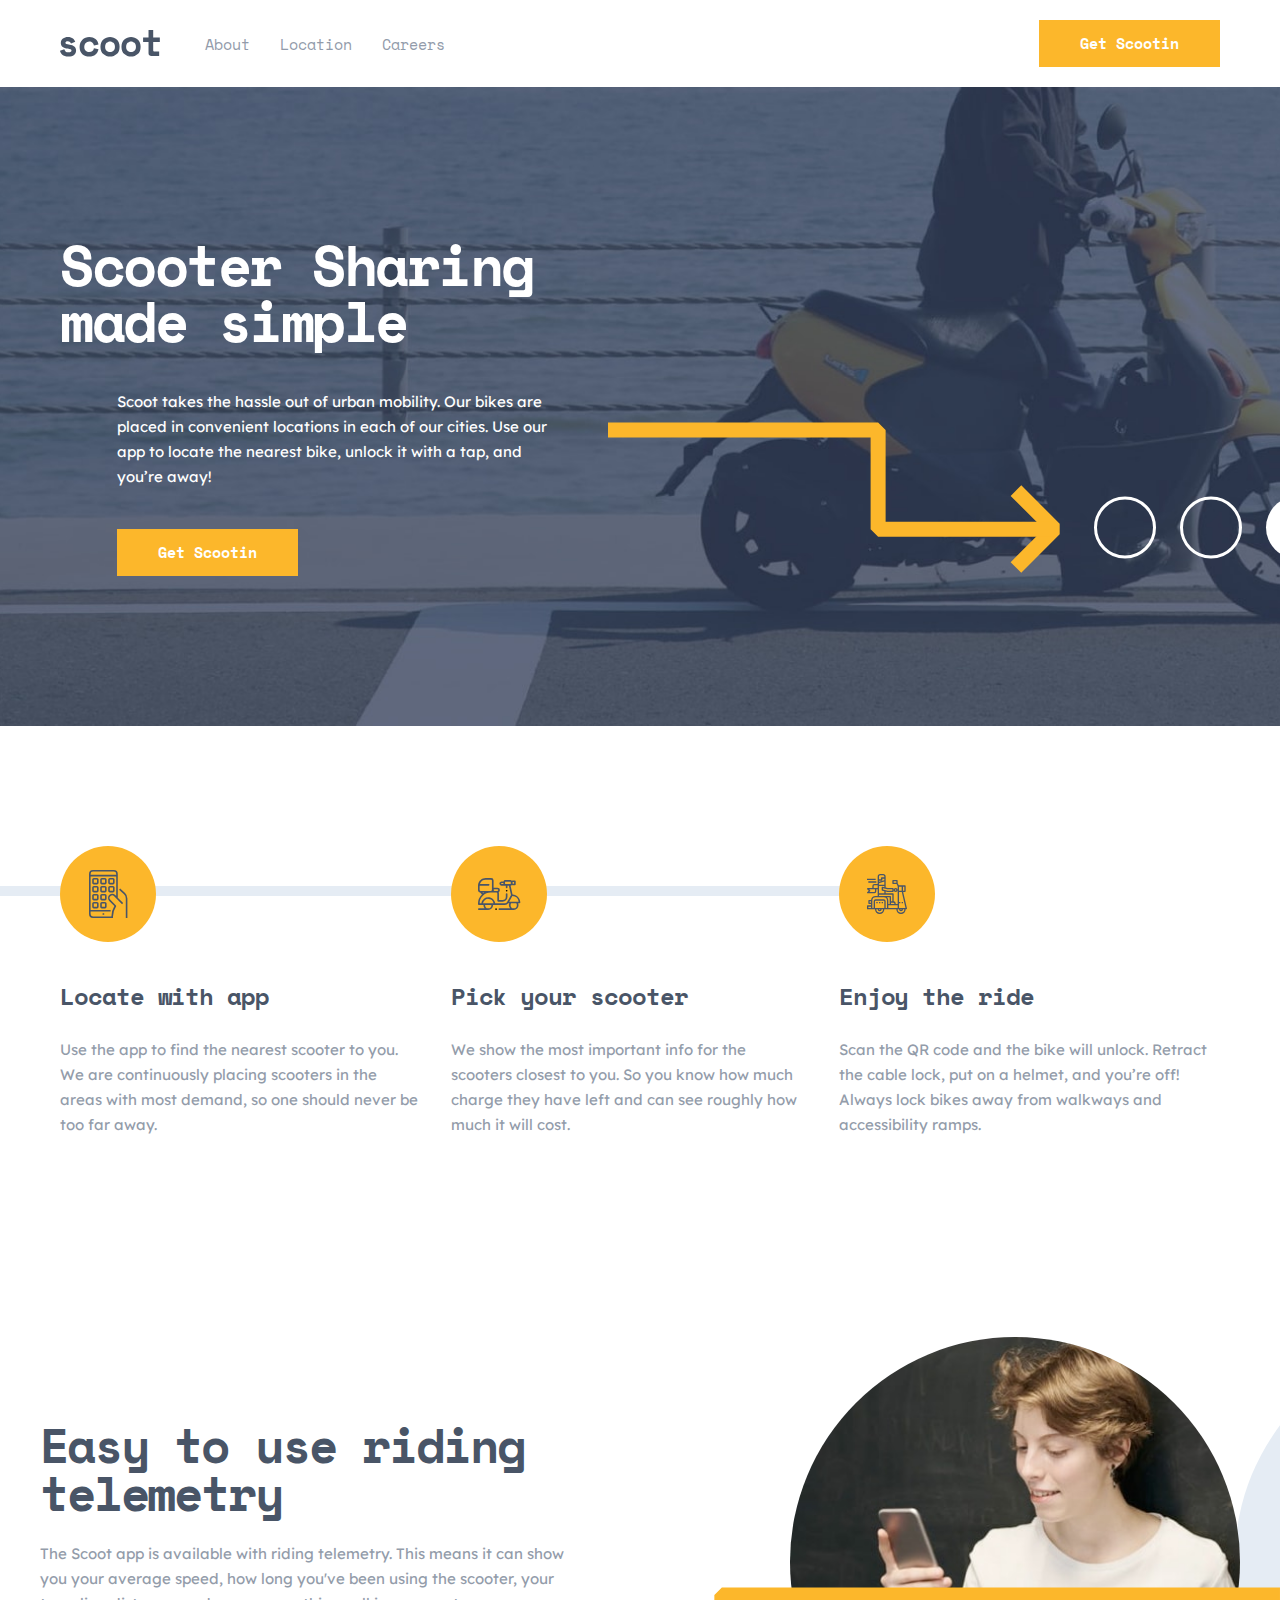
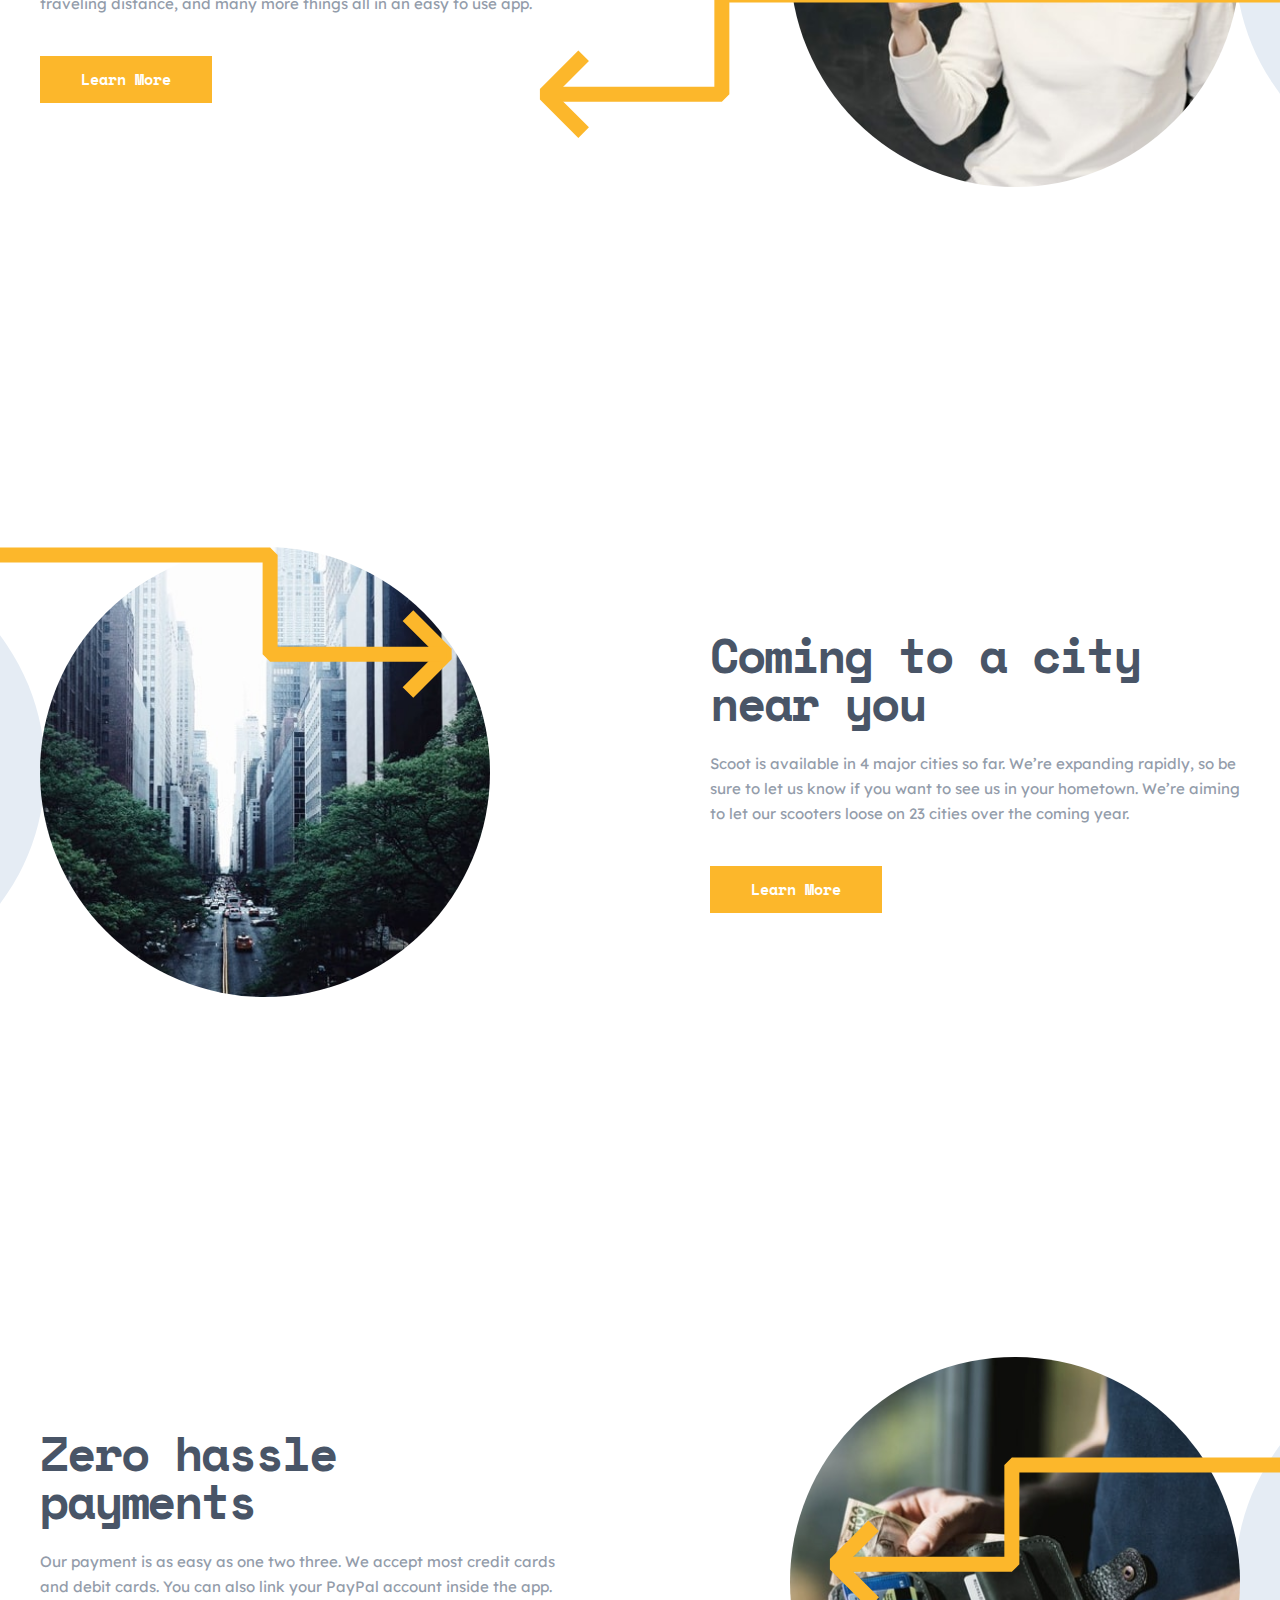
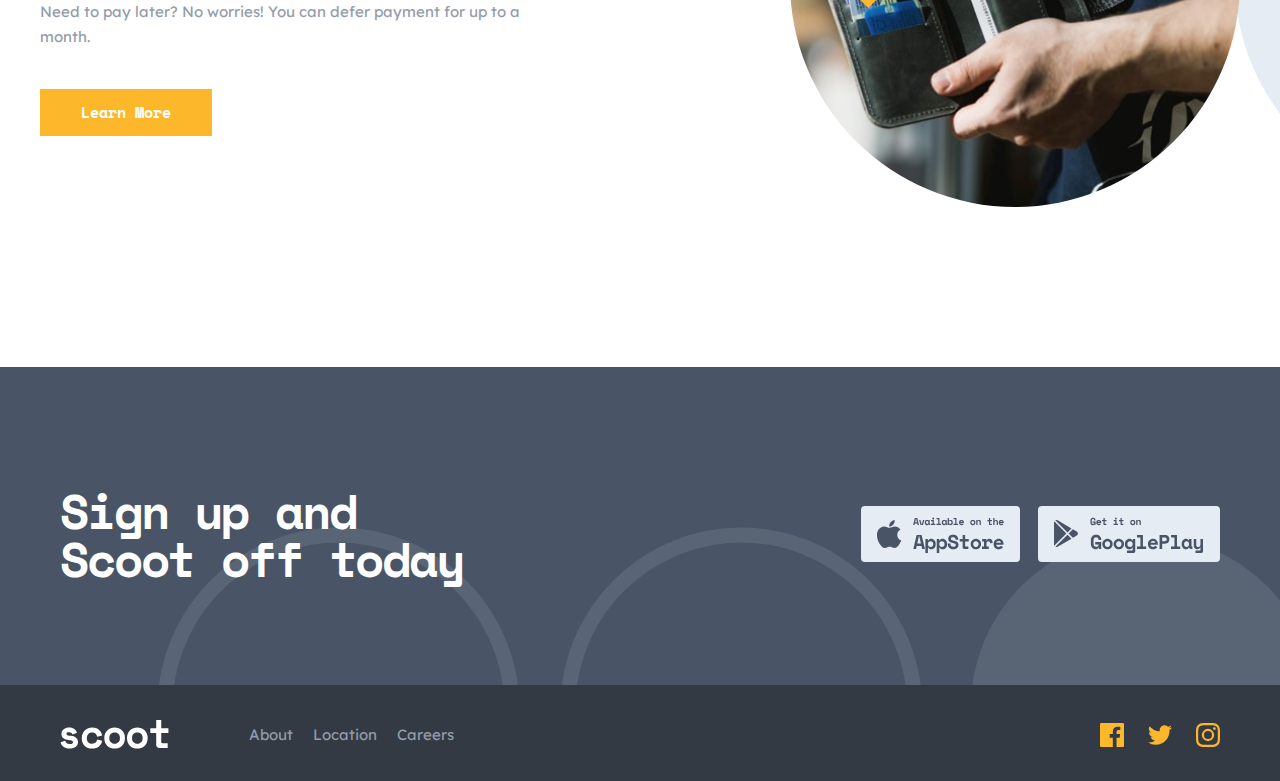
==== index.html @ ac698425 "add title" ====
<!DOCTYPE html>
<html lang="en">
  <head>
    <meta charset="UTF-8" />
    <meta name="viewport" content="width=device-width, initial-scale=1.0" />
    <link rel="stylesheet" href="./css/style.css" />
    <script src="./js/script.js" defer></script>
    <title>Scoot</title>
  </head>
  <body>
    <!-- NAVIGATION -->
    <nav class="nav container">
      <button type="button" class="nav__hamburger">
        <span class="sr-only">Toggle navigation menu</span>
      </button>
      <a href="index.html" class="logo nav__logo">
        <span class="sr-only">Scoot</span>
      </a>
      <div class="nav__links--mobile">
        <ul>
          <li><a href="about.html" class="link">About</a></li>
          <li><a href="locations.html" class="link">Location</a></li>
          <li><a href="careers.html" class="link">Careers</a></li>
        </ul>
        <a class="btn nav__btn--mobile" href="#download">Get Scootin</a>
      </div>
      <ul class="nav__links links">
        <li><a href="about.html" class="link">About</a></li>
        <li><a href="locations.html" class="link">Location</a></li>
        <li><a href="careers.html" class="link">Careers</a></li>
      </ul>
      <a class="btn nav__btn" href="#download">Get Scootin</a>
    </nav>
    <!-- SCOOTER SHARING MADE SIMPLE SECTION -->
    <main id="main">
      <section class="hero">
        <div class="container">
          <div class="header--home__content">
            <h1>Scooter Sharing made simple</h1>
            <p>
              Scoot takes the hassle out of urban mobility. Our bikes are placed
              in convenient locations in each of our cities. Use our app to
              locate the nearest bike, unlock it with a tap, and you’re away!
            </p>
            <a href="" class="btn header--home__btn">Get Scootin</a>
          </div>
        </div>
      </section>

      <!-- STEPS SECTION -->
      <section class="steps">
        <div class="container">
          <article class="step__card">
            <img
              src="./assets/icons/locate.svg"
              alt="App icon"
              class="step__img" />
            <div class="step__content">
              <h4>Locate with app</h4>
              <p>
                Use the app to find the nearest scooter to you. We are
                continuously placing scooters in the areas with most demand, so
                one should never be too far away.
              </p>
            </div>
          </article>
          <article class="step__card">
            <img
              src="./assets/icons/scooter.svg"
              alt="Scooter icon"
              class="step__img" />
            <div class="step__content">
              <h4>Pick your scooter</h4>
              <p>
                We show the most important info for the scooters closest to you.
                So you know how much charge they have left and can see roughly
                how much it will cost.
              </p>
            </div>
          </article>
          <article class="step__card">
            <img
              src="./assets/icons/ride.svg"
              alt="Riding scooter icon"
              class="step__img" />
            <div class="step__content">
              <h4>Enjoy the ride</h4>
              <p>
                Scan the QR code and the bike will unlock. Retract the cable
                lock, put on a helmet, and you’re off! Always lock bikes away
                from walkways and accessibility ramps.
              </p>
            </div>
          </article>
        </div>
      </section>

      <!-- EASY TO USE RIDING TELEMETRY BLOCK -->
      <div class="position-container">
        <section class="info arrow-pos-1 reverse container">
          <img
            src="./assets/images/telemetry.jpg"
            alt="Person looking at their phone" />
          <div class="info__content">
            <h2>Easy to use riding telemetry</h2>
            <p>
              The Scoot app is available with riding telemetry. This means it
              can show you your average speed, how long you've been using the
              scooter, your traveling distance, and many more things all in an
              easy to use app.
            </p>
            <a href="./about.html" class="btn">Learn More</a>
          </div>
        </section>
      </div>

      <!-- COMING TO CITY BLOCK -->
      <div class="position-container">
        <section class="info .info-2 arrow-pos-2 container">
          <img src="./assets/images/near-you.jpg" alt="City buildings" />
          <div class="info__content">
            <h2>Coming to a city near you</h2>
            <p>
              Scoot is available in 4 major cities so far. We’re expanding
              rapidly, so be sure to let us know if you want to see us in your
              hometown. We’re aiming to let our scooters loose on 23 cities over
              the coming year.
            </p>
            <a href="./locations.html" class="btn">Learn More</a>
          </div>
        </section>
      </div>

      <!-- ZERO HASSLE PAYMENTS BLOCK -->
      <div class="position-container">
        <section class="info arrow-pos-3 reverse container">
          <img
            src="./assets/images/payments.jpg"
            alt="Person holding their wallet taking out cash" />
          <div class="info__content">
            <h2>Zero hassle payments</h2>
            <p>
              Our payment is as easy as one two three. We accept most credit
              cards and debit cards. You can also link your PayPal account
              inside the app. Need to pay later? No worries! You can defer
              payment for up to a month.
            </p>
            <a href="./careers.html" class="btn">Learn More</a>
          </div>
        </section>
      </div>

      <!-- AVANT FOOTER -->
      <section class="cta">
        <div class="container">
          <div class="cta__title">
            <h2>Sign up and Scoot off today</h2>
          </div>
          <div class="cta__buttons">
            <a href="#"
              ><img src="./assets/icons/Apple.svg" alt="App Store"
            /></a>
            <a href="#"
              ><img src="./assets/icons/GooglePlay.svg" alt="Google Play Store"
            /></a>
          </div>
        </div>
      </section>
    </main>

    <!-- FOOTER -->
    <footer class="footer">
      <div class="container">
        <div class="footer__links">
          <img src="./assets/scoot.svg" alt="scoot" />
          <ul class="footer__list">
            <li><a href="./about.html">About</a></li>
            <li><a href="./locations.html">Location</a></li>
            <li><a href="./careers.html">Careers</a></li>
          </ul>
          <div class="social__icons">
            <img src="./assets/icons/facebook.svg" alt="facebook" />
            <img src="./assets/icons/twitter.svg" alt="twitter" />
            <img src="./assets/icons/instagram.svg" alt="instagram" />
          </div>
        </div>
      </div>
    </footer>
  </body>
</html>
---- css/style.css ----
@import url("https://fonts.googleapis.com/css2?family=Lexend+Deca:wght@200;300;400&family=Space+Mono:wght@400;700&display=swap");
* {
  margin: 0;
  padding: 0;
  box-sizing: border-box;
}

html {
  font-size: 62.5%;
  overflow-x: hidden;
}

body {
  font-family: "Lexend Deca", sans-serif;
  overflow-x: hidden;
}
body h1,
body h2,
body h3,
body h4 {
  font-family: "Space Mono", monospace;
  color: #495567;
}
body h1 {
  font-size: 5.6rem;
  line-height: 5.6rem;
  letter-spacing: -2.5px;
}
body h2 {
  font-size: 4.8rem;
  font-weight: 700;
  line-height: 4.8rem;
  letter-spacing: -2.14px;
}
body h3 {
  font-size: 4rem;
  line-height: 4.8rem;
  letter-spacing: -1.79px;
}
body h4 {
  font-size: 2.4rem;
  line-height: 2.8rem;
  letter-spacing: -1.07px;
}
body p {
  font-size: 1.5rem;
  font-weight: 400;
  line-height: 2.5rem;
  color: #939caa;
}
body ul {
  list-style: none;
}
body a {
  text-decoration: none;
  color: #939caa;
}
body section {
  padding-top: 12rem;
}
body img {
  max-width: 100%;
}

.container {
  max-width: 120rem;
  margin: 0 auto;
  padding-inline: 2rem;
}

/* ----------------------- */
/* Navmenu */
/* ----------------------- */
.modal {
  background: linear-gradient(rgba(0, 0, 0, 0.85), rgba(0, 0, 0, 0.75));
  opacity: 0;
  transition: 0.2s ease-in;
}

.modal--active {
  position: fixed;
  inset: 0;
  opacity: 1;
  z-index: 1;
}

.nav {
  display: flex;
  flex-direction: row;
  justify-content: space-between;
  align-items: center;
  background: #fff;
  padding-block: 2rem;
  z-index: 1;
  position: relative;
}

.nav__logo {
  background: url("../assets/logo.svg") no-repeat center/contain;
  display: inline-block;
  width: 7.5rem;
  height: 2rem;
  margin: 0 auto;
}

.nav__links--mobile {
  display: flex;
  flex-direction: column;
  justify-content: space-between;
  align-items: flex-start;
  background-color: var(--dark-navy);
  text-align: left;
  position: absolute;
  top: 6rem;
  left: -100%;
  width: 25.6rem;
  visibility: hidden;
  opacity: 0;
  height: calc(100vh - 6.4rem);
  padding: 4rem 1.5rem 1.5rem;
  transition: left 0.2s ease-out, opacity 0.2s ease-out;
}

.nav__links--mobile .link {
  color: #fff;
}

.nav__links--mobile .link:hover {
  color: var(--yellow);
}

.nav__links--active {
  visibility: visible;
  opacity: 1;
  left: 0;
}

.nav__hamburger {
  background: url("../assets/icons/hamburger.svg") no-repeat center/cover;
  width: 2rem;
  height: 1.6rem;
  display: inline-block;
  border: none;
  cursor: pointer;
}

.nav__hamburger:focus {
  outline: 3px dashed var(--yellow);
}

.nav__hamburger--active {
  background: url("../assets/icons/close.svg") no-repeat center/cover;
}

.nav__links {
  display: none;
}

.nav__btn {
  display: none;
}

@media screen and (min-width: 768px) {
  .nav__hamburger {
    display: none;
  }
  .nav__logo {
    width: 10rem;
    height: 3rem;
    margin: 0;
  }
  .nav__links {
    display: flex;
    flex-direction: row;
    justify-content: space-between;
    align-items: center;
    margin-left: 4rem;
  }
  .nav__links li:not(:last-child) {
    margin-right: 2rem;
  }
  .nav__btn {
    display: inline-block;
    margin-left: auto;
  }
  .nav__links--mobile {
    display: none;
  }
}
.btn {
  display: inline-block;
  font-family: "Space Mono", sans-serif;
  font-size: 1.5rem;
  font-weight: 700;
  line-height: 2.5rem;
  text-align: center;
  background-color: #fcb72b;
  color: #fff;
  border: 1px solid transparent;
  padding: 1rem 4rem;
  text-decoration: none;
  transition: all 0.25s ease-in-out;
  cursor: pointer;
}
.btn:hover {
  border-color: #fcb72b;
  background-color: transparent;
  color: #fcb72b;
}

.btn-outline {
  background-color: transparent;
  border-color: #fcb72b;
  color: #fcb72b;
}
.btn-outline:hover {
  background-color: #fcb72b;
  color: #fff;
}

.link {
  color: #929baa;
  display: inline-block;
  font-family: "Space Mono", monospace;
  font-size: 1.5rem;
  padding: 0.5rem;
  transition: 0.2s ease-out;
}
.link:hover, .link:active, .link:focus {
  color: #fcb72c;
}

.sr-only {
  position: absolute;
  width: 1px;
  height: 1px;
  padding: 0;
  margin: -1px;
  overflow: hidden;
  clip: rect(0, 0, 0, 0);
  border: 0;
}

/* ----------------------- */
/* Hero */
/* ----------------------- */
.hero {
  background: url("../assets/images/home-hero-desktop.jpg") no-repeat center/cover;
  padding-block: 15rem;
  position: relative;
}
.hero::after {
  content: url("../assets/patterns/white-circles.svg");
  position: absolute;
  right: -4.8rem;
  bottom: 16.4rem;
}

.header--home__content {
  text-align: left;
  max-width: 50rem;
  margin-left: 0;
  position: relative;
}
.header--home__content::before {
  content: url("../assets/patterns/line.svg");
  position: absolute;
  right: 114%;
  bottom: 13.5rem;
}
.header--home__content::after {
  content: url("../assets/patterns/right-arrow.svg");
  position: absolute;
  right: -100%;
  bottom: 0;
}
.header--home__content h1 {
  color: #fff;
  margin-bottom: 4rem;
}
.header--home__content p {
  color: #fff;
  margin-left: 5.7rem;
  margin-bottom: 4rem;
}
.header--home__content .header--home__btn {
  margin-left: 5.7rem;
}

@media screen and (max-width: 1024px) {
  .hero {
    background: url("../assets/images/home-hero-tablet.jpg") no-repeat center/cover;
    padding-block: 15rem;
    position: relative;
  }
  .hero::after {
    right: -4.8rem;
    bottom: 4rem;
  }
  .header--home__content {
    text-align: center;
    max-width: 100%;
    width: 60rem;
    margin: auto;
  }
  .header--home__content::before {
    content: "";
  }
  .header--home__content::after {
    left: -225%;
    bottom: -12rem;
  }
  .header--home__content h1 {
    color: #fff;
    margin-bottom: 4rem;
  }
  .header--home__content p {
    color: #fff;
    margin-left: 5.7rem;
    margin-bottom: 4rem;
  }
  .header--home__content .header--home__btn {
    margin-left: 5.7rem;
  }
}
@media screen and (max-width: 768px) {
  .hero {
    background: url("../assets/images/home-hero-mobile.jpg") no-repeat center/cover;
    padding-block: 15rem;
    position: relative;
  }
  .hero::after {
    display: none;
  }
  .header--home__content {
    text-align: center;
    max-width: 100%;
    width: 60rem;
    margin: auto;
  }
  .header--home__content::before {
    content: "";
  }
  .header--home__content::after {
    left: -250%;
    bottom: -12rem;
  }
  .header--home__content h1 {
    font-size: 4rem;
    line-height: 4rem;
  }
  .header--home__content p {
    margin-left: 0;
  }
  .header--home__content .header--home__btn {
    margin-left: 0;
  }
}
/* ----------------------- */
/* Steps */
/* ----------------------- */
.steps .container {
  display: flex;
  justify-content: space-between;
  align-items: stretch;
  gap: 3rem;
}

.steps .step__card {
  display: flex;
  flex-direction: column;
  justify-content: space-between;
  align-items: start;
  max-width: 57.3rem;
  text-align: left;
  position: relative;
}

.steps .step__card::before {
  content: "";
  display: block;
  width: 100rem;
  background-color: #e5ecf4;
  position: absolute;
  top: 4rem;
  left: -95rem;
  height: 1rem;
  z-index: -1;
}

.steps .step__card h4 {
  margin: 4rem 0 2.7rem 0;
}

@media screen and (max-width: 1024px) {
  .steps .container {
    flex-direction: column;
    gap: 3rem;
  }
  .steps .step__card {
    display: flex;
    flex-direction: row;
    justify-content: space-between;
    gap: 6rem;
    max-width: 100%;
    align-items: center;
    text-align: left;
    position: relative;
  }
  .steps .step__card::before {
    content: "";
    width: 1.4rem;
    height: 22rem;
    background-color: #e5ecf4;
    top: -14rem;
    left: 4rem;
    z-index: -1;
  }
  .steps .step__card h4 {
    margin: 4rem 0 2.7rem 0;
  }
}
@media screen and (max-width: 768px) {
  .steps .step__card {
    flex-direction: column;
    text-align: center;
    gap: 1rem;
  }
  .steps .step__card::before {
    content: "";
    display: none;
  }
}
/* ----------------------- */
/* Info */
/* ----------------------- */
.info {
  display: flex;
  justify-content: space-between;
  align-items: center;
  text-align: left;
  gap: 22rem;
  padding: 20rem 0 16rem 0;
}

.position-container {
  position: relative;
}

.info::before {
  content: url("../assets/patterns/left-downward-arrow.svg");
  position: absolute;
}

.arrow-pos-2::before {
  content: url("../assets/patterns/right-arrow.svg");
  position: absolute;
  top: 20rem;
  left: 0;
}

.arrow-pos-2::after {
  content: url("../assets/patterns/circle.svg");
  position: absolute;
  left: -40rem;
}

.info::after {
  content: url("../assets/patterns/circle.svg");
  position: absolute;
  top: 20rem;
  z-index: -1;
  right: -40rem;
}

.arrow-pos-1::before {
  right: 0rem;
  top: 45rem;
}

.arrow-pos-3::before {
  right: -29rem;
  top: 30rem;
}

.info img {
  width: 100%;
  height: 45rem;
  border-radius: 50%;
}

.info__content p {
  margin: 2.4rem 0 4rem 0;
}

.reverse {
  flex-direction: row-reverse;
}

@media screen and (max-width: 1024px) {
  .info {
    flex-direction: column;
    justify-content: center;
    align-items: center;
    text-align: center;
    gap: 5rem;
  }
  .info img {
    width: 45rem;
  }
  .info__content {
    max-width: 50rem;
  }
}
@media screen and (max-width: 768px) {
  .info {
    overflow: hidden;
  }
  .info::after {
    display: none;
  }
  .info img {
    width: 30rem;
    height: 30rem;
  }
  .arrow-pos-1::before {
    right: -40rem;
    top: 37rem;
  }
  .info h2 {
    font-size: 3.2rem;
    line-height: 3.2rem;
  }
  .info__content p {
    margin: 2.4rem auto;
  }
  .info p {
    text-align: center;
    max-width: 30rem;
  }
  .arrow-pos-2::before {
    top: 20rem;
    left: -20rem;
  }
  .arrow-pos-3::before {
    right: -50rem;
    top: 20rem;
  }
}
/* ----------------------- */
/* CTA section */
/* ----------------------- */
.cta {
  background: url("../assets/patterns/semi-circles.svg") no-repeat;
  background-position: 130% 100%;
  background-color: #495567;
  padding-bottom: 10.2rem;
}

.cta .container {
  display: flex;
  justify-content: space-between;
  align-items: center;
}

.cta .cta__title {
  flex-basis: 45rem;
}

.cta__title h2 {
  color: #fff;
}

.cta .cta__buttons {
  display: flex;
  justify-content: space-between;
  align-items: center;
  gap: 1.8rem;
}

@media screen and (max-width: 1024px) {
  .cta {
    background-position: 90% 100%;
    padding-bottom: 10.2rem;
  }
  .cta .container {
    flex-direction: column;
  }
  .cta .cta__title {
    flex-basis: 10rem;
    width: 45rem;
    text-align: center;
    margin-bottom: 4rem;
  }
  .cta__title h2 {
    color: #fff;
  }
  .cta .cta__buttons {
    display: flex;
    justify-content: space-between;
    align-items: center;
    gap: 1.8rem;
  }
}
@media screen and (max-width: 768px) {
  .cta .cta__title {
    width: 30rem;
  }
  .cta .cta__title h2 {
    font-size: 3.2rem;
    line-height: 3.2rem;
  }
}
/* ----------------------- */
/* footer */
/* ----------------------- */
.footer {
  background-color: #333a44;
  padding: 6.4rem 0 8.8rem 0;
}

.footer__links {
  display: flex;
  flex-direction: column;
  justify-content: center;
  align-items: center;
  gap: 4rem;
}

.footer__list {
  text-align: center;
  margin-bottom: 8.5rem;
}

.footer__list li {
  margin-bottom: 1.6rem;
}

.footer__list li a {
  font-size: 1.5rem;
  transition: color 0.25s ease-out;
}

.footer__list li a:hover {
  color: #fcb72b;
}

.footer__links .social__icons {
  display: flex;
  justify-content: center;
  align-items: center;
  gap: 2.4rem;
}

.footer {
  padding: 3.5rem 0 3.2rem 0;
}

.footer__links {
  flex-direction: row;
  justify-content: flex-start;
}

.footer__list {
  display: flex;
  justify-content: space-between;
  align-items: center;
  gap: 2rem;
  text-align: left;
  margin-bottom: 0;
  margin-left: 4rem;
}

.footer__list li {
  margin-bottom: 0;
}

.social__icons {
  cursor: pointer;
  margin-left: auto;
}

@media screen and (max-width: 768px) {
  .footer__links {
    flex-direction: column;
    margin-top: 6.4rem;
  }
  .footer__list {
    flex-direction: column;
    margin-left: 0;
  }
  .social__icons {
    margin-left: 0;
    margin-block: 8.5rem;
  }
}/*# sourceMappingURL=style.css.map */
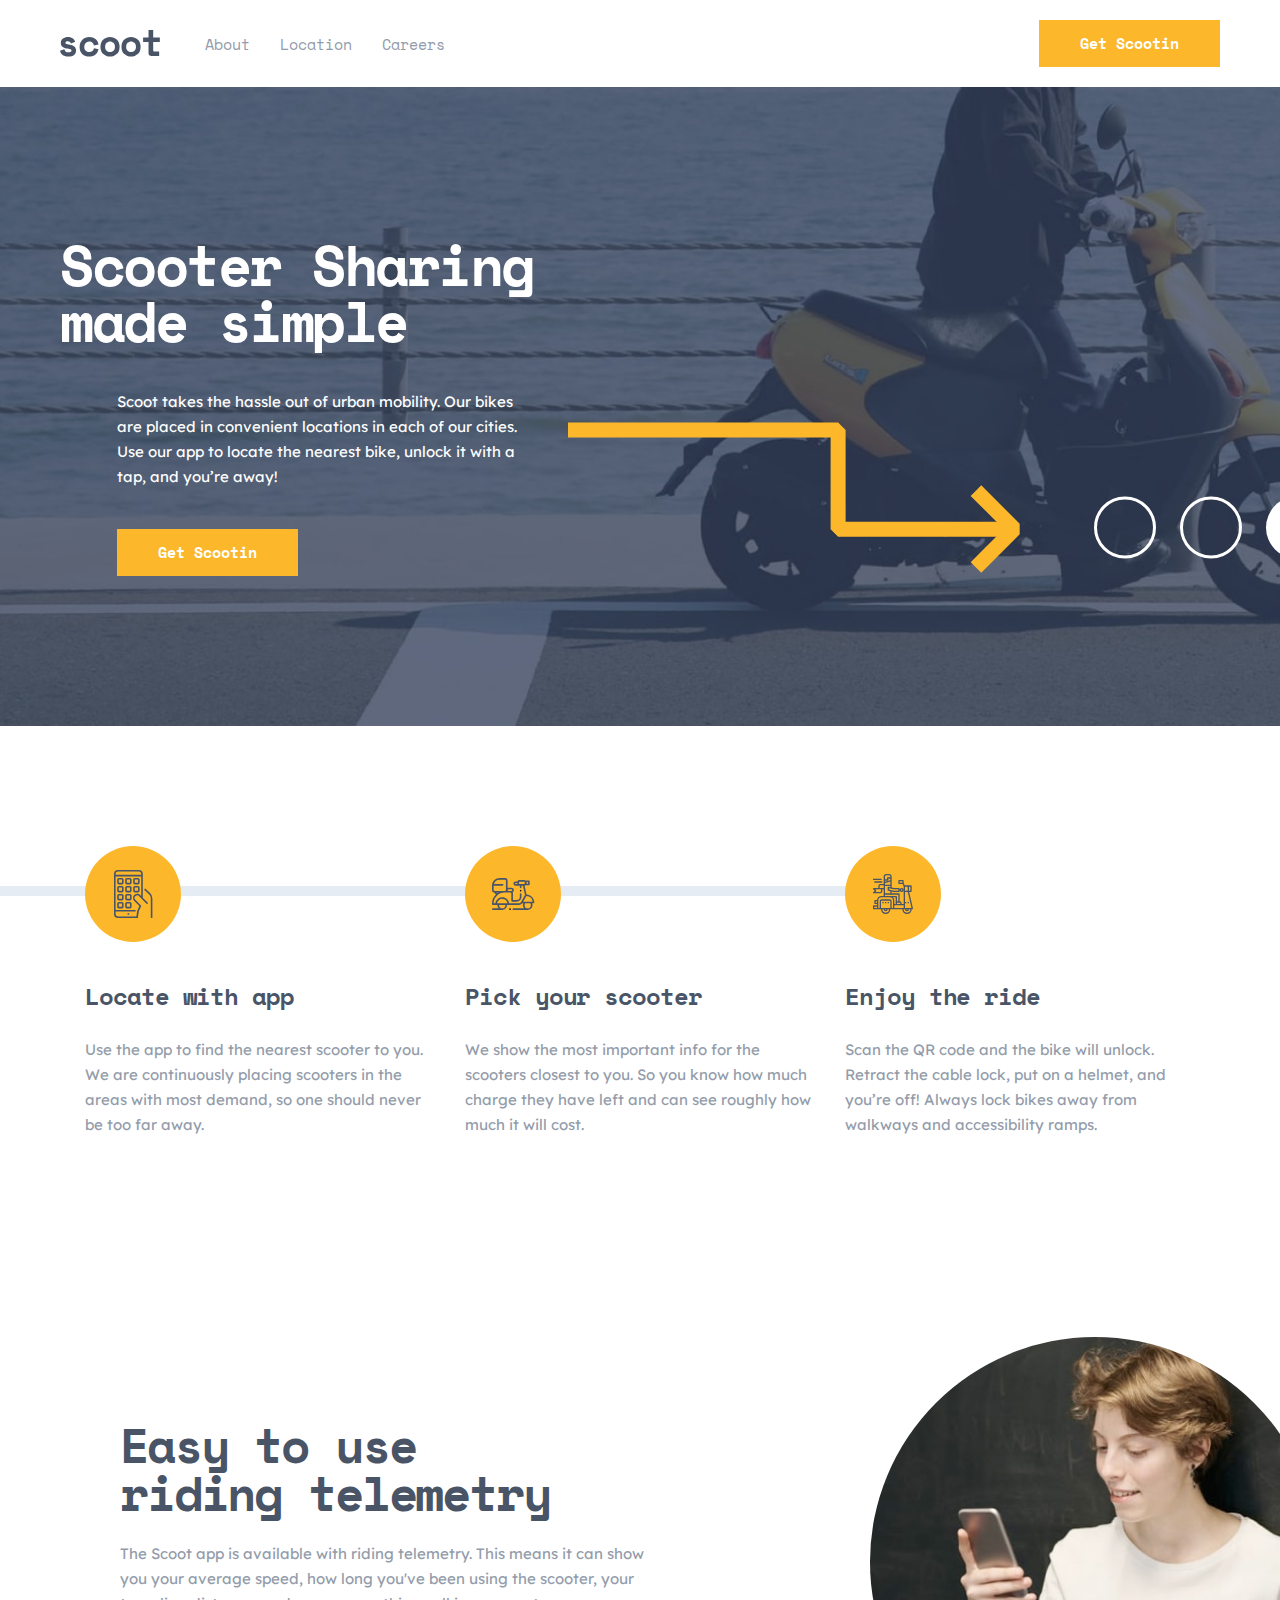
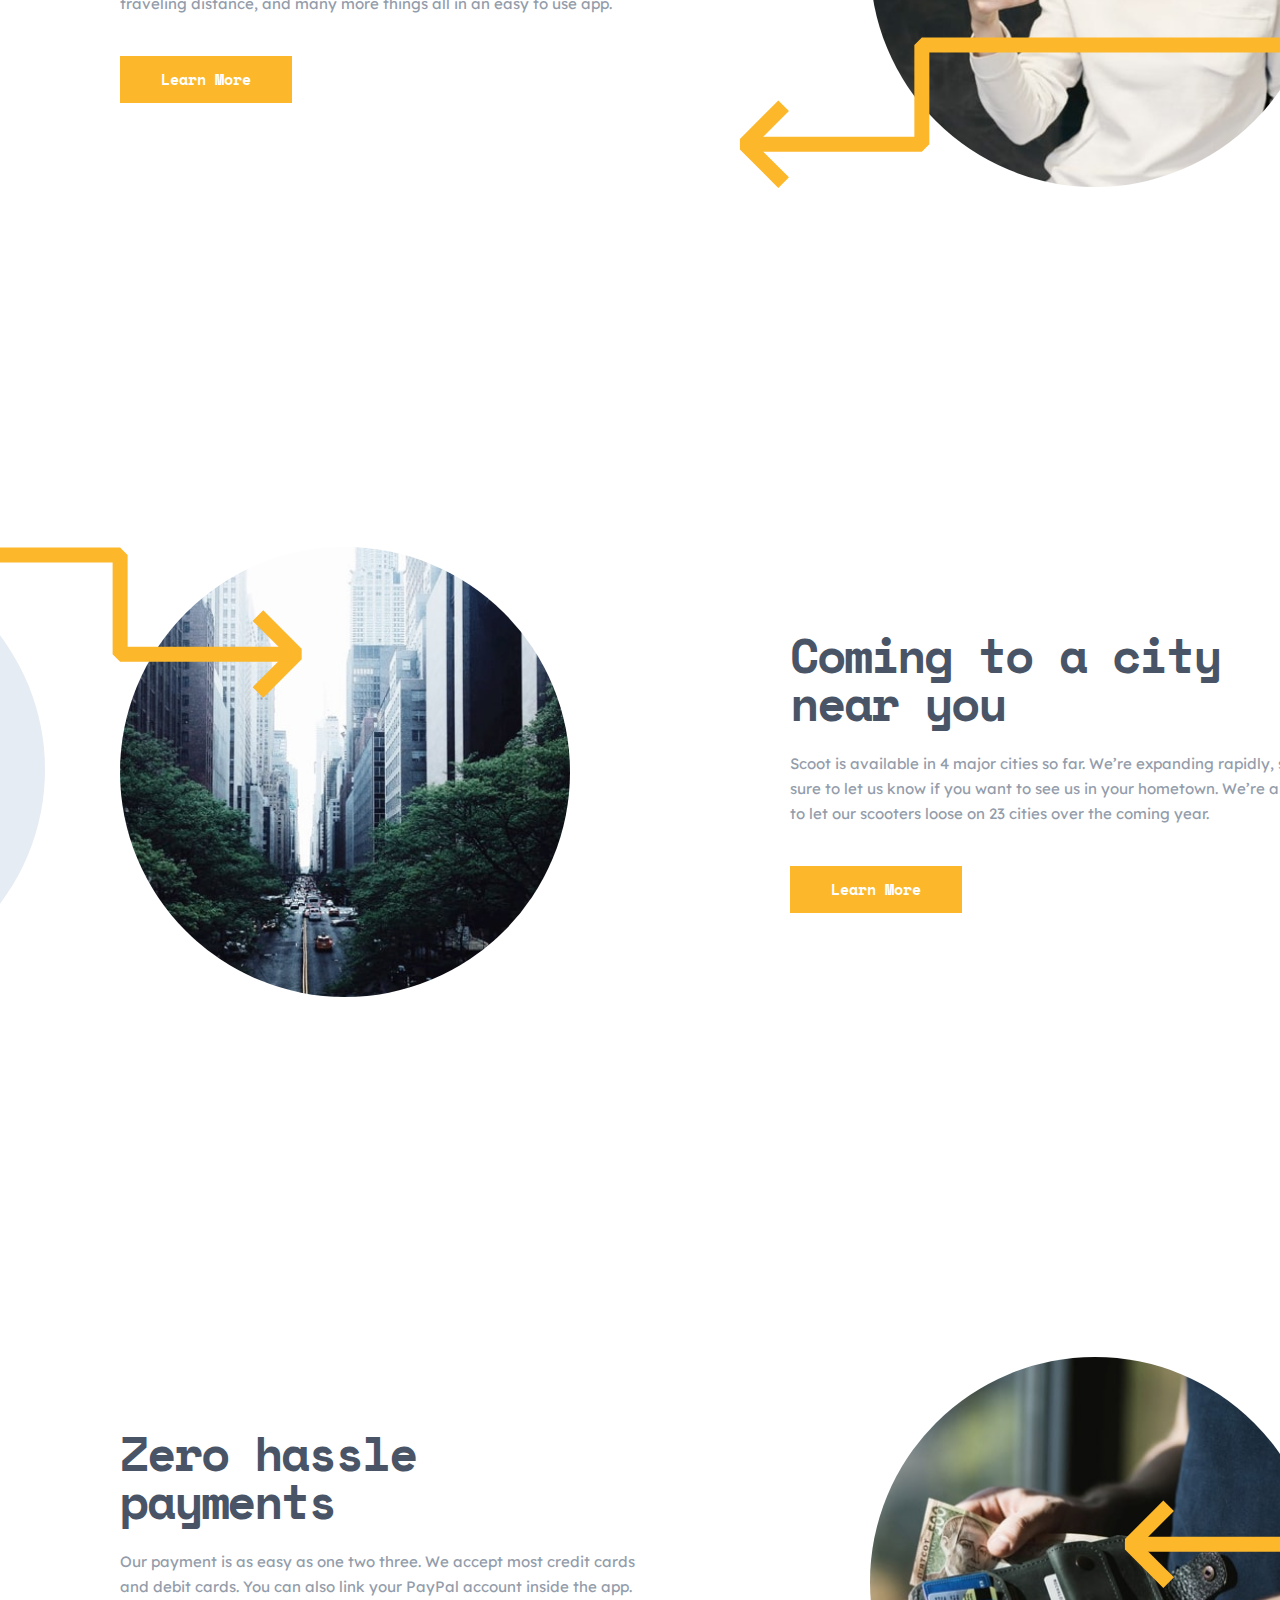
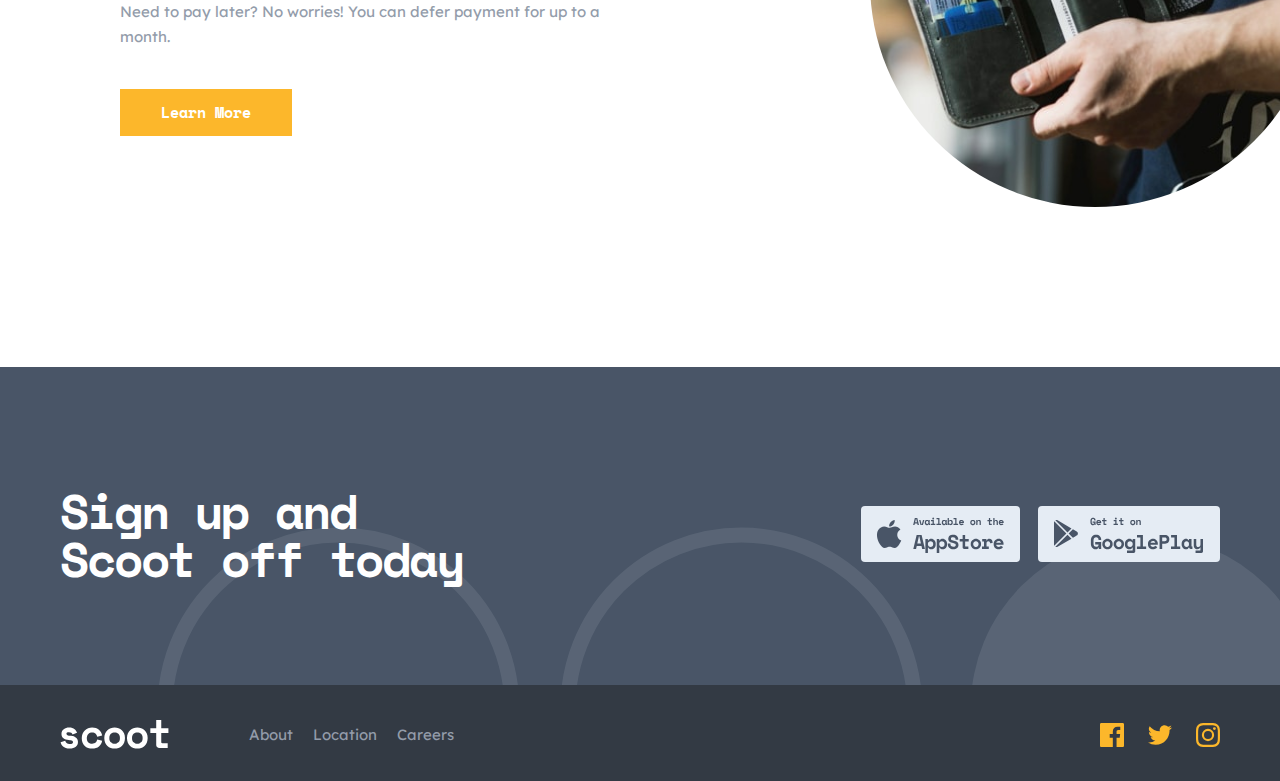
==== commit 7768d201: "petit changement sur la page index et about page" ====
--- a/index.html
+++ b/index.html
@@ -5,7 +5,7 @@
     <meta name="viewport" content="width=device-width, initial-scale=1.0" />
     <link rel="stylesheet" href="./css/style.css" />
     <script src="./js/script.js" defer></script>
-    <title>Scoot</title>
+    <title>Scoot - Main Page</title>
   </head>
   <body>
     <!-- NAVIGATION -->
--- a/css/style.css
+++ b/css/style.css
@@ -8,11 +8,13 @@
 html {
   font-size: 62.5%;
   overflow-x: hidden;
+  min-width: 100vw;
 }
 
 body {
   font-family: "Lexend Deca", sans-serif;
   overflow-x: hidden;
+  min-width: 100vw;
 }
 body h1,
 body h2,
@@ -31,6 +33,7 @@
   font-weight: 700;
   line-height: 4.8rem;
   letter-spacing: -2.14px;
+  max-width: 44rem;
 }
 body h3 {
   font-size: 4rem;
@@ -46,6 +49,7 @@
   font-size: 1.5rem;
   font-weight: 400;
   line-height: 2.5rem;
+  max-width: 100rem;
   color: #939caa;
 }
 body ul {
@@ -258,7 +262,7 @@
 
 .header--home__content {
   text-align: left;
-  max-width: 50rem;
+  max-width: 48rem;
   margin-left: 0;
   position: relative;
 }
@@ -364,6 +368,7 @@
   justify-content: space-between;
   align-items: stretch;
   gap: 3rem;
+  max-width: 115rem;
 }
 
 .steps .step__card {
@@ -445,6 +450,9 @@
 
 .position-container {
   position: relative;
+  min-width: 144rem;
+  max-width: 144rem;
+  margin: 0 auto;
 }
 
 .info::before {
@@ -456,7 +464,7 @@
   content: url("../assets/patterns/right-arrow.svg");
   position: absolute;
   top: 20rem;
-  left: 0;
+  left: -15rem;
 }
 
 .arrow-pos-2::after {
@@ -470,21 +478,21 @@
   position: absolute;
   top: 20rem;
   z-index: -1;
-  right: -40rem;
+  right: -38rem;
 }
 
 .arrow-pos-1::before {
-  right: 0rem;
-  top: 45rem;
+  right: -4rem;
+  top: 50rem;
 }
 
 .arrow-pos-3::before {
-  right: -29rem;
-  top: 30rem;
+  right: -42.5rem;
+  top: 28rem;
 }
 
 .info img {
-  width: 100%;
+  width: 45rem;
   height: 45rem;
   border-radius: 50%;
 }
@@ -498,6 +506,11 @@
 }
 
 @media screen and (max-width: 1024px) {
+  .position-container {
+    min-width: auto;
+    max-width: 100%;
+    margin: 0 auto;
+  }
   .info {
     flex-direction: column;
     justify-content: center;
@@ -513,6 +526,11 @@
   }
 }
 @media screen and (max-width: 768px) {
+  .position-container {
+    min-width: auto;
+    max-width: 100%;
+    margin: 0 auto;
+  }
   .info {
     overflow: hidden;
   }
@@ -679,6 +697,9 @@
   cursor: pointer;
   margin-left: auto;
 }
+.social__icons:hover {
+  color: white;
+}
 
 @media screen and (max-width: 768px) {
   .footer__links {
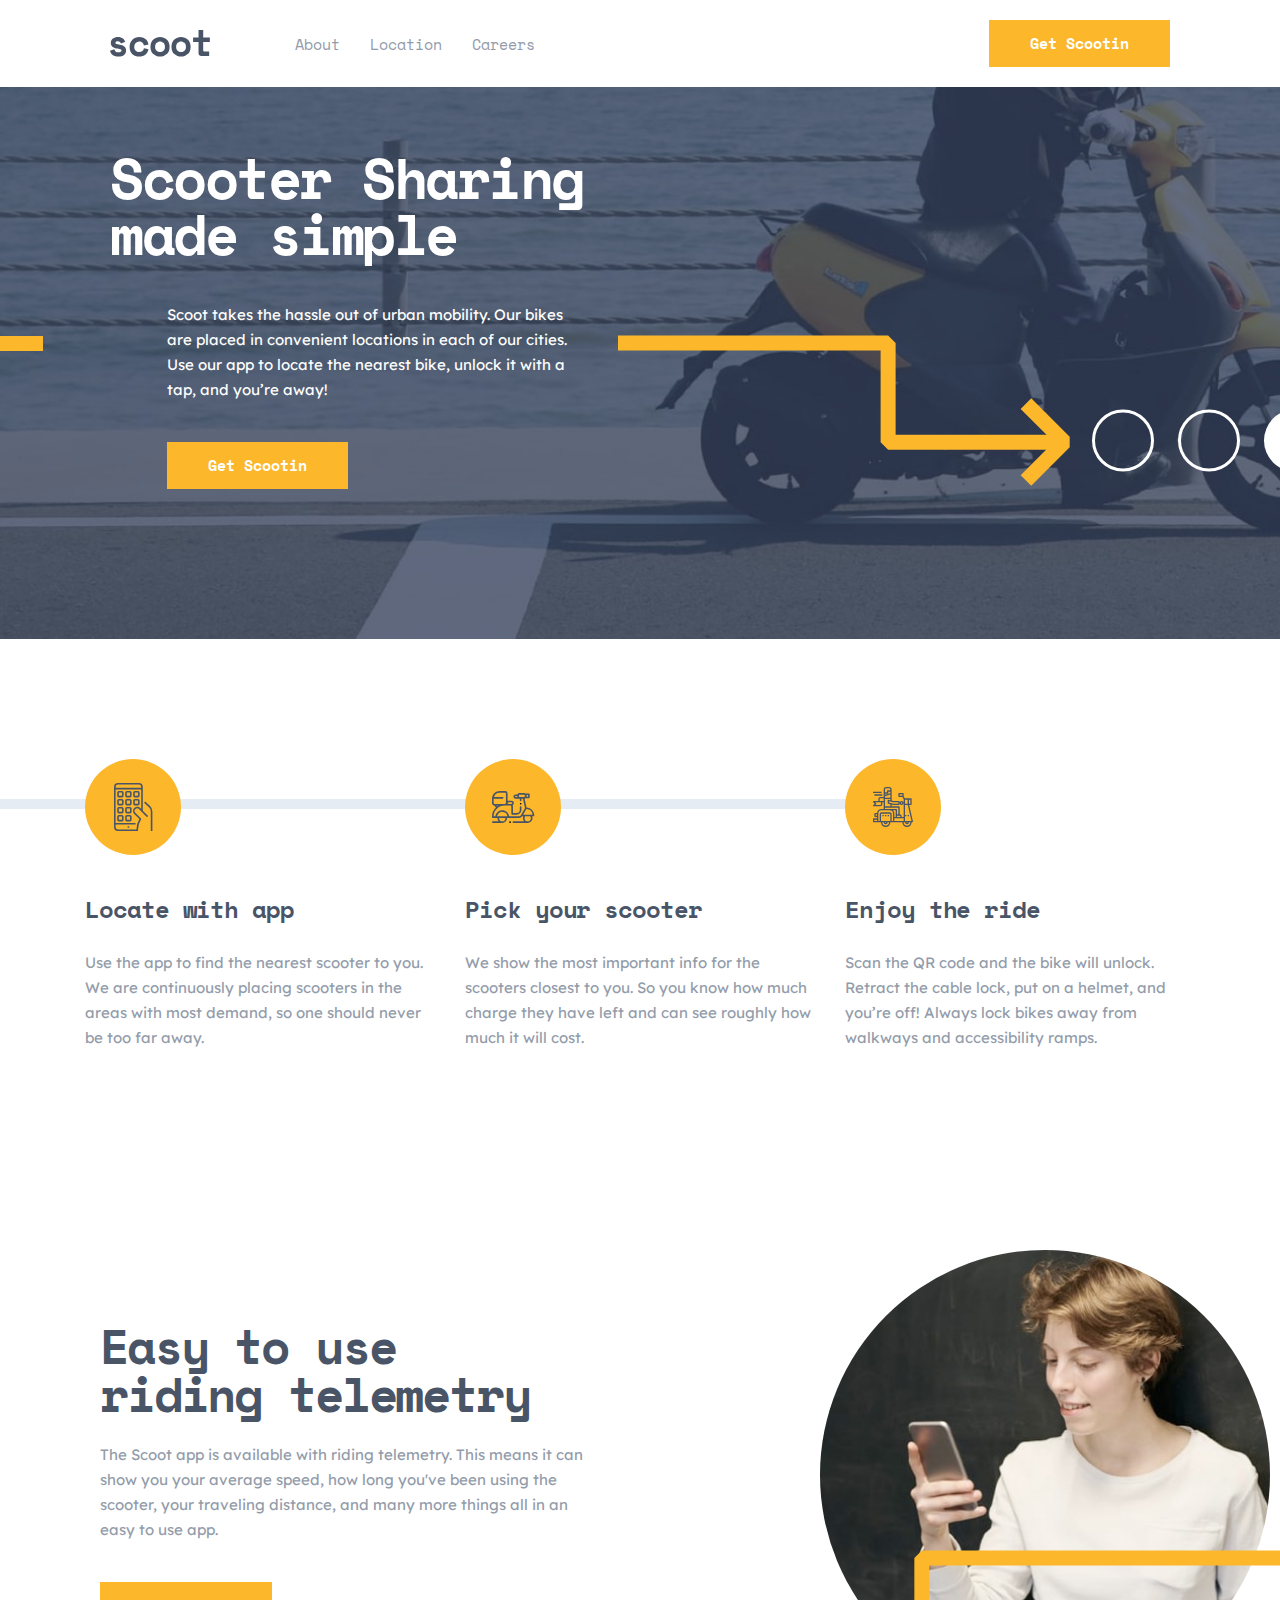
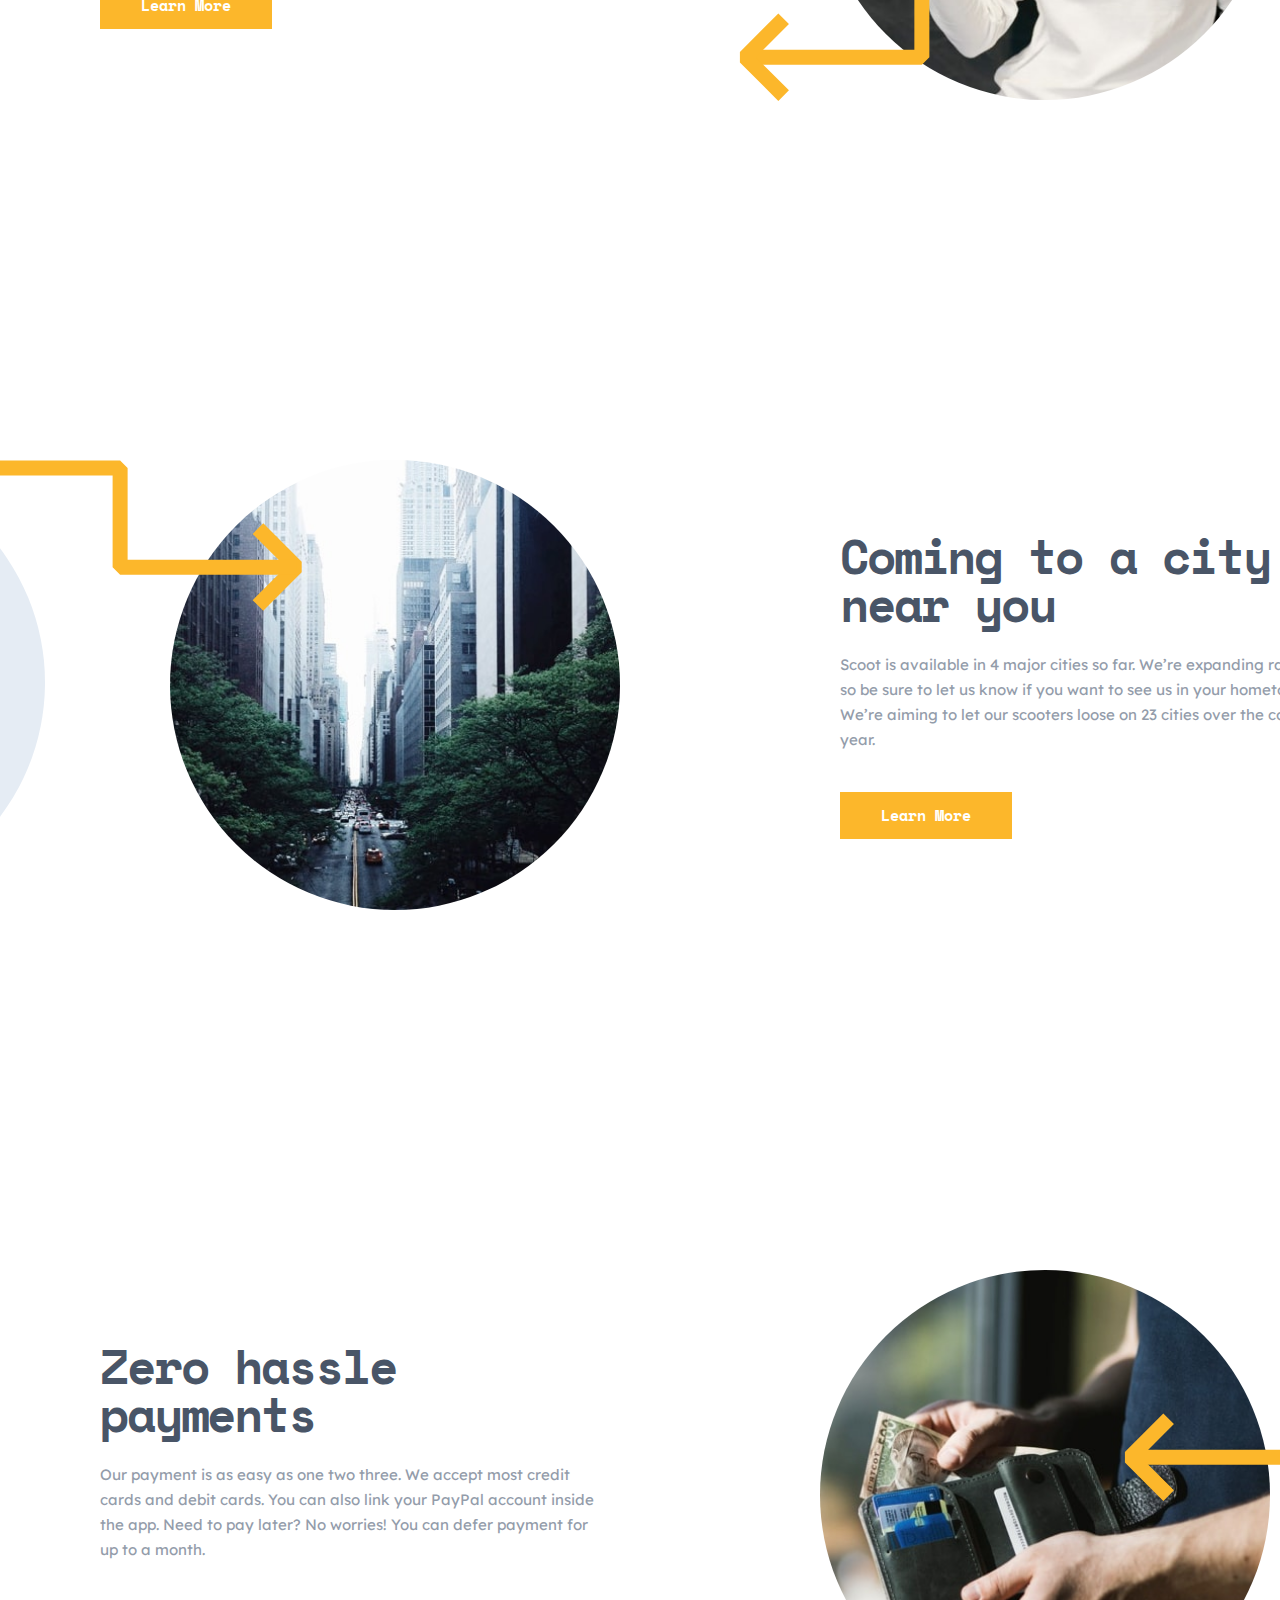
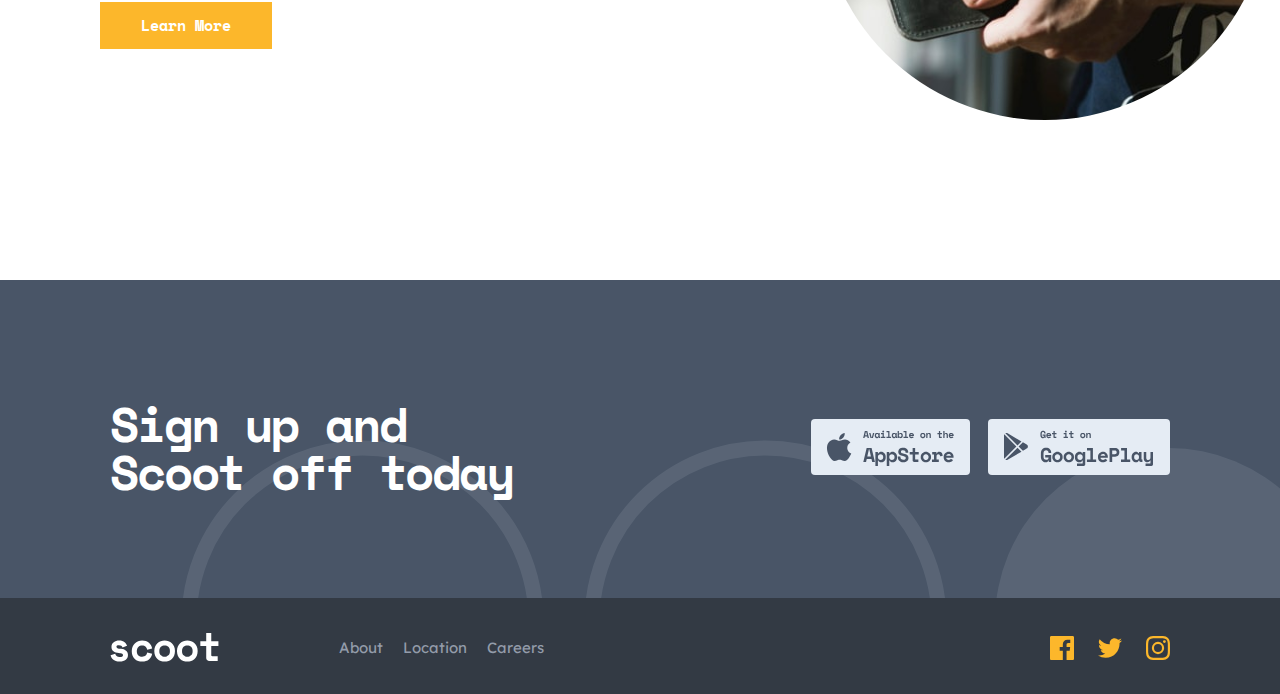
==== commit 665804df: "modification main page" ====
--- a/index.html
+++ b/index.html
@@ -31,7 +31,10 @@
       </ul>
       <a class="btn nav__btn" href="#download">Get Scootin</a>
     </nav>
+
+    <div id="overlay"></div>
     <!-- SCOOTER SHARING MADE SIMPLE SECTION -->
+
     <main id="main">
       <section class="hero">
         <div class="container">
--- a/css/style.css
+++ b/css/style.css
@@ -1,7 +1,6 @@
 @import url("https://fonts.googleapis.com/css2?family=Lexend+Deca:wght@200;300;400&family=Space+Mono:wght@400;700&display=swap");
 * {
   margin: 0;
-  padding: 0;
   box-sizing: border-box;
 }
 
@@ -67,7 +66,7 @@
 }
 
 .container {
-  max-width: 120rem;
+  max-width: 110rem;
   margin: 0 auto;
   padding-inline: 2rem;
 }
@@ -96,7 +95,34 @@
   background: #fff;
   padding-block: 2rem;
   z-index: 1;
-  position: relative;
+  position: fixed;
+  top: 0;
+  left: 0;
+  right: 0;
+  max-width: 110rem;
+  width: 100%;
+  transition: top 0.3s ease-in-out;
+  z-index: 9999;
+}
+.nav:before {
+  content: "";
+  position: absolute;
+  top: 0;
+  left: -100vw;
+  right: -100vw;
+  bottom: 0;
+  background: #fff;
+  z-index: -1;
+}
+
+.overlay-active {
+  position: absolute;
+  top: 0;
+  left: 0;
+  width: 100%;
+  height: 100%;
+  background: rgba(0, 0, 0, 0.5);
+  z-index: 9998;
 }
 
 .nav__logo {
@@ -111,15 +137,14 @@
   display: flex;
   flex-direction: column;
   justify-content: space-between;
-  align-items: flex-start;
-  background-color: var(--dark-navy);
+  align-items: center;
+  background-color: #495567;
   text-align: left;
   position: absolute;
   top: 6rem;
   left: -100%;
   width: 25.6rem;
   visibility: hidden;
-  opacity: 0;
   height: calc(100vh - 6.4rem);
   padding: 4rem 1.5rem 1.5rem;
   transition: left 0.2s ease-out, opacity 0.2s ease-out;
@@ -130,7 +155,7 @@
 }
 
 .nav__links--mobile .link:hover {
-  color: var(--yellow);
+  color: #fcb72b;
 }
 
 .nav__links--active {
@@ -149,7 +174,7 @@
 }
 
 .nav__hamburger:focus {
-  outline: 3px dashed var(--yellow);
+  outline: 3px dashed #fcb72b;
 }
 
 .nav__hamburger--active {
@@ -189,6 +214,14 @@
   }
   .nav__links--mobile {
     display: none;
+  }
+}
+@media screen and (min-width: 1px) and (max-width: 765px) {
+  .nav .nav__btn {
+    display: none;
+  }
+  ul {
+    margin-left: -13.5rem;
   }
 }
 .btn {
@@ -256,7 +289,7 @@
 .hero::after {
   content: url("../assets/patterns/white-circles.svg");
   position: absolute;
-  right: -4.8rem;
+  right: -4.6rem;
   bottom: 16.4rem;
 }
 
@@ -329,32 +362,63 @@
 }
 @media screen and (max-width: 768px) {
   .hero {
+    background: url("../assets/images/home-hero-tablet.jpg") no-repeat center/cover;
+    padding-block: 10rem;
+    height: 75rem;
+    position: relative;
+  }
+  .hero::after {
+    right: -3rem;
+    bottom: 6rem;
+  }
+  .header--home__content {
+    text-align: center;
+    max-width: 100%;
+    width: 63rem;
+    margin: auto;
+    padding-top: 10rem;
+  }
+  .header--home__content::before {
+    content: "";
+  }
+  .header--home__content::after {
+    left: -195%;
+    bottom: -19rem;
+  }
+  .header--home__content h1 {
+    font-size: 5.6rem;
+    line-height: 5.6rem;
+  }
+  .header--home__content p {
+    max-width: 50rem;
+    text-align: center;
+  }
+}
+@media screen and (max-width: 375px) {
+  .hero {
     background: url("../assets/images/home-hero-mobile.jpg") no-repeat center/cover;
-    padding-block: 15rem;
+    padding-block: 10rem;
+    height: 75rem;
     position: relative;
   }
   .hero::after {
     display: none;
-  }
-  .header--home__content {
-    text-align: center;
-    max-width: 100%;
-    width: 60rem;
-    margin: auto;
-  }
-  .header--home__content::before {
-    content: "";
   }
   .header--home__content::after {
     left: -250%;
     bottom: -12rem;
   }
-  .header--home__content h1 {
+  .container h1 {
     font-size: 4rem;
     line-height: 4rem;
-  }
-  .header--home__content p {
-    margin-left: 0;
+    text-align: center;
+    max-width: 32rem;
+  }
+  .container p {
+    text-align: center;
+    margin-left: 2rem;
+    margin-right: 0;
+    max-width: 30rem;
   }
   .header--home__content .header--home__btn {
     margin-left: 0;
@@ -425,15 +489,24 @@
     margin: 4rem 0 2.7rem 0;
   }
 }
-@media screen and (max-width: 768px) {
+@media screen and (max-width: 420px) {
   .steps .step__card {
     flex-direction: column;
     text-align: center;
     gap: 1rem;
   }
-  .steps .step__card::before {
+  .steps .step__card:before {
     content: "";
     display: none;
+  }
+  .steps h4 {
+    margin-left: 2rem;
+  }
+  .steps p {
+    text-align: center;
+    margin-left: 2rem;
+    margin: 0;
+    max-width: 31rem;
   }
 }
 /* ----------------------- */
@@ -497,8 +570,13 @@
   border-radius: 50%;
 }
 
+.info h2 {
+  min-width: 45rem;
+}
+
 .info__content p {
   margin: 2.4rem 0 4rem 0;
+  min-width: 50rem;
 }
 
 .reverse {
@@ -565,13 +643,36 @@
     top: 20rem;
   }
 }
+@media screen and (max-width: 375px) {
+  .position-container .info__content h2 {
+    font-size: 3.2rem;
+    line-height: 3.2rem;
+    text-align: center;
+    margin-left: 1rem;
+    min-width: 30rem;
+    max-width: 1rem;
+  }
+  .position-container .info__content p {
+    font-size: 15px;
+    line-height: 25px;
+    text-align: center;
+    min-width: 1rem;
+  }
+  .info .info__content p {
+    text-align: center;
+    font-size: 15px;
+    line-height: 25px;
+    max-width: 30rem;
+  }
+}
 /* ----------------------- */
 /* CTA section */
 /* ----------------------- */
 .cta {
   background: url("../assets/patterns/semi-circles.svg") no-repeat;
-  background-position: 130% 100%;
+  background-position: 150% 100%;
   background-color: #495567;
+  background-attachment: absolute;
   padding-bottom: 10.2rem;
 }
 
@@ -621,12 +722,29 @@
   }
 }
 @media screen and (max-width: 768px) {
+  .cta {
+    background-position: 50% 100%;
+  }
+}
+@media screen and (max-width: 375px) {
+  .cta {
+    background: url("../assets/patterns/semi-circles.svg") no-repeat;
+    background-position: 75% 100%;
+    background-color: #495567;
+    background-attachment: absolute;
+    padding-bottom: 10.2rem;
+  }
   .cta .cta__title {
-    width: 30rem;
+    margin-bottom: 0;
   }
   .cta .cta__title h2 {
     font-size: 3.2rem;
     line-height: 3.2rem;
+    max-width: 30rem;
+    margin-left: 8rem;
+  }
+  .cta .cta__buttons {
+    width: 25.6rem;
   }
 }
 /* ----------------------- */
@@ -701,7 +819,7 @@
   color: white;
 }
 
-@media screen and (max-width: 768px) {
+@media screen and (max-width: 375px) {
   .footer__links {
     flex-direction: column;
     margin-top: 6.4rem;
@@ -710,6 +828,9 @@
     flex-direction: column;
     margin-left: 0;
   }
+  .footer .footer__list {
+    padding: 0;
+  }
   .social__icons {
     margin-left: 0;
     margin-block: 8.5rem;
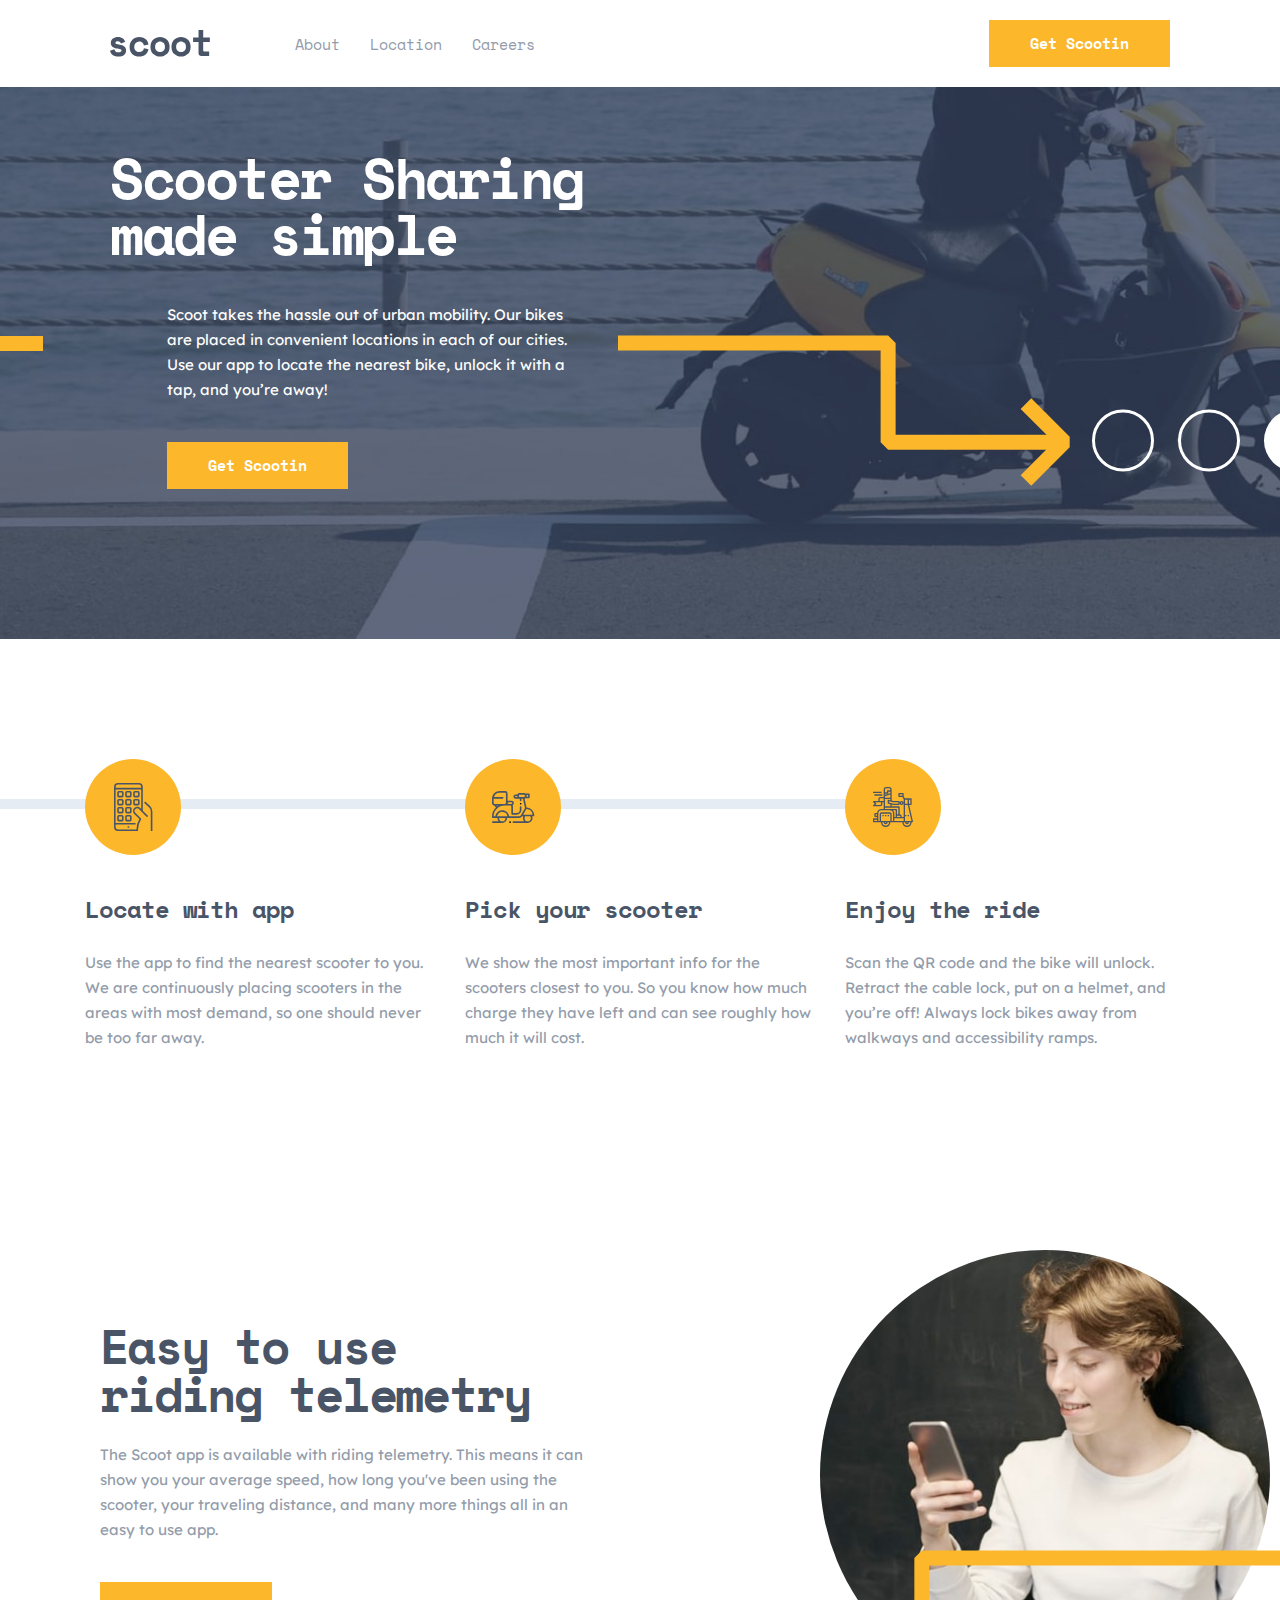
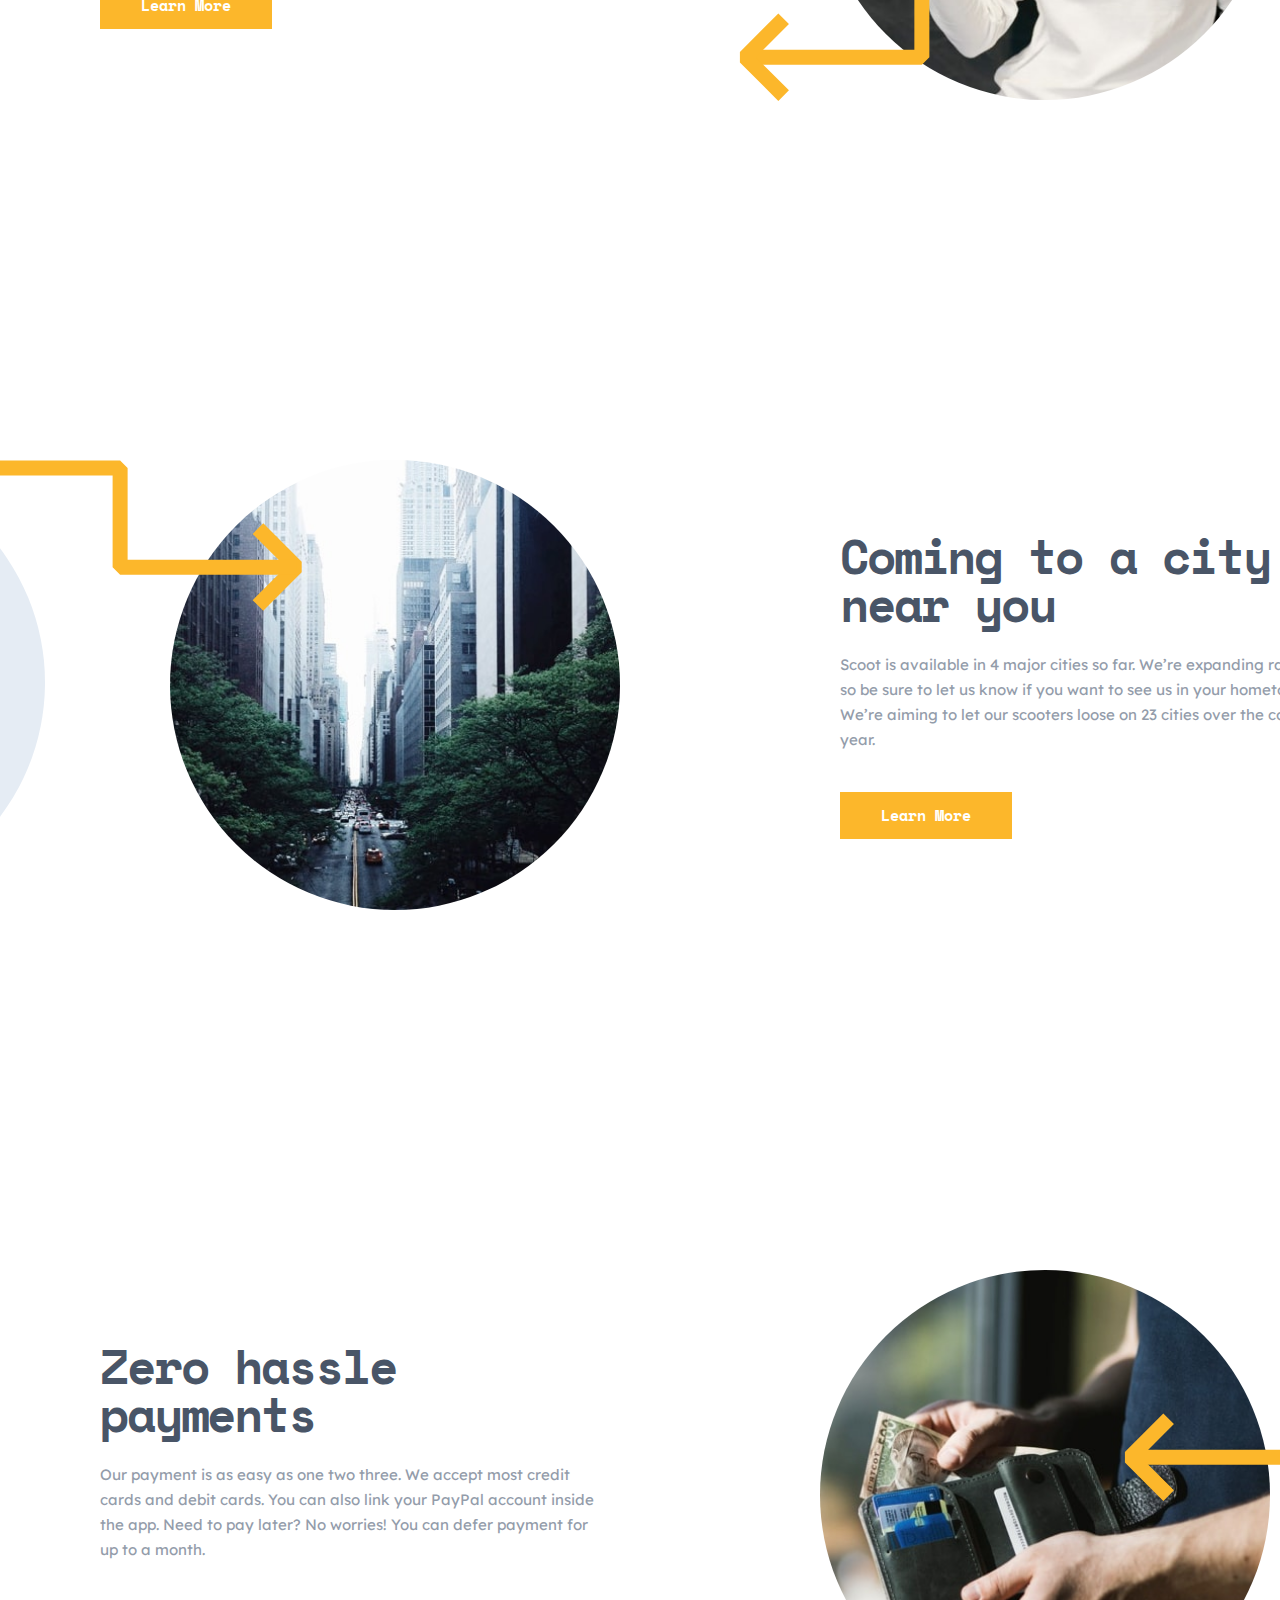
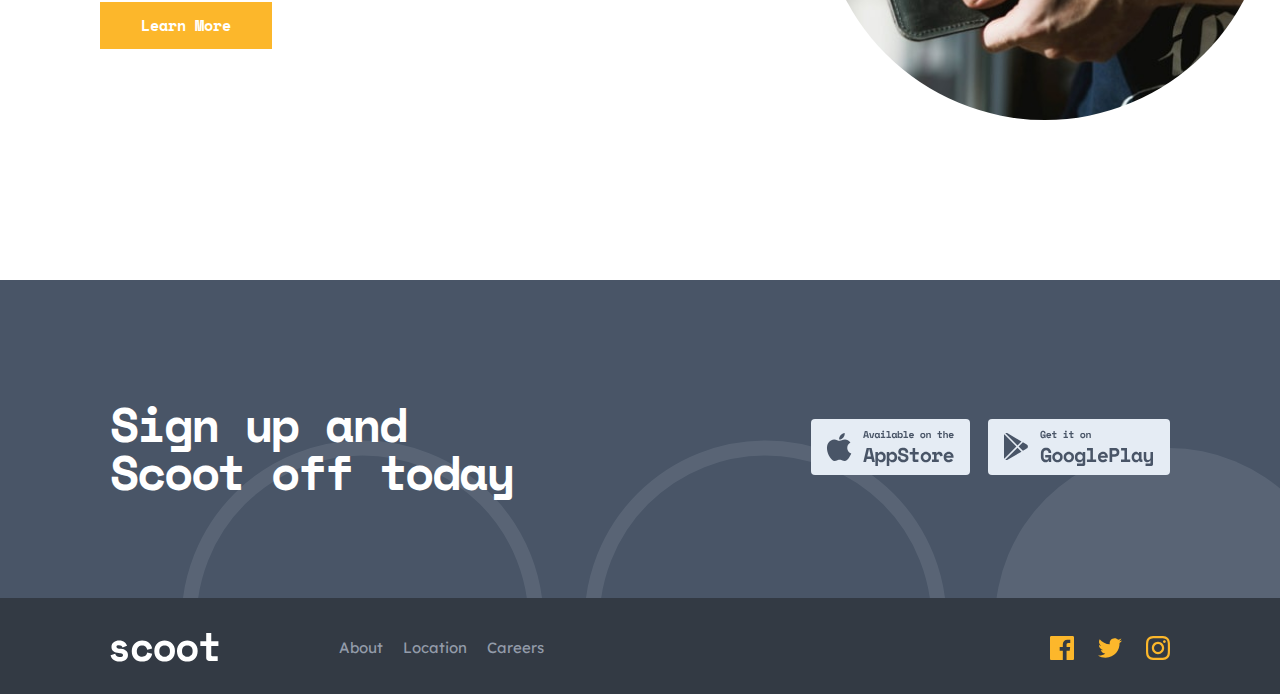
==== commit ce7683b7: "petit touches sur social icons on hover et text align sur certains header" ====
--- a/index.html
+++ b/index.html
@@ -3,6 +3,9 @@
   <head>
     <meta charset="UTF-8" />
     <meta name="viewport" content="width=device-width, initial-scale=1.0" />
+    <meta
+      name="description"
+      content="Scoot - Your solution for city travel. Find and rent scooters easily with our app." />
     <link rel="stylesheet" href="./css/style.css" />
     <script src="./js/script.js" defer></script>
     <title>Scoot - Main Page</title>
@@ -182,9 +185,38 @@
             <li><a href="./careers.html">Careers</a></li>
           </ul>
           <div class="social__icons">
-            <img src="./assets/icons/facebook.svg" alt="facebook" />
-            <img src="./assets/icons/twitter.svg" alt="twitter" />
-            <img src="./assets/icons/instagram.svg" alt="instagram" />
+            <svg
+              class="social__iconhover"
+              width="24"
+              height="24"
+              viewBox="0 0 24 24"
+              fill="#FCB72B"
+              xmlns="http://www.w3.org/2000/svg">
+              <path
+                d="M22.675 0H1.325C0.593 0 0 0.593 0 1.325V22.676C0 23.407 0.593 24 1.325 24H12.82V14.706H9.692V11.084H12.82V8.413C12.82 5.313 14.713 3.625 17.479 3.625C18.804 3.625 19.942 3.724 20.274 3.768V7.008L18.356 7.009C16.852 7.009 16.561 7.724 16.561 8.772V11.085H20.148L19.681 14.707H16.561V24H22.677C23.407 24 24 23.407 24 22.675V1.325C24 0.593 23.407 0 22.675 0Z" />
+            </svg>
+            <svg
+              class="social__iconhover"
+              width="24"
+              height="20"
+              viewBox="0 0 24 20"
+              fill="#FCB72B"
+              xmlns="http://www.w3.org/2000/svg">
+              <path
+                d="M24 2.557C23.117 2.949 22.168 3.213 21.172 3.332C22.189 2.723 22.97 1.758 23.337 0.608001C22.386 1.172 21.332 1.582 20.21 1.803C19.313 0.846001 18.032 0.248001 16.616 0.248001C13.437 0.248001 11.101 3.214 11.819 6.293C7.728 6.088 4.1 4.128 1.671 1.149C0.381 3.362 1.002 6.257 3.194 7.723C2.388 7.697 1.628 7.476 0.965 7.107C0.911 9.388 2.546 11.522 4.914 11.997C4.221 12.185 3.462 12.229 2.69 12.081C3.316 14.037 5.134 15.46 7.29 15.5C5.22 17.123 2.612 17.848 0 17.54C2.179 18.937 4.768 19.752 7.548 19.752C16.69 19.752 21.855 12.031 21.543 5.106C22.505 4.411 23.34 3.544 24 2.557Z" />
+            </svg>
+            <svg
+              class="social__iconhover"
+              width="24"
+              height="24"
+              viewBox="0 0 24 24"
+              fill="#FCB72B"
+              xmlns="http://www.w3.org/2000/svg">
+              <path
+                fill-rule="evenodd"
+                clip-rule="evenodd"
+                d="M12 0C8.741 0 8.333 0.014 7.053 0.072C2.695 0.272 0.273 2.69 0.073 7.052C0.014 8.333 0 8.741 0 12C0 15.259 0.014 15.668 0.072 16.948C0.272 21.306 2.69 23.728 7.052 23.928C8.333 23.986 8.741 24 12 24C15.259 24 15.668 23.986 16.948 23.928C21.302 23.728 23.73 21.31 23.927 16.948C23.986 15.668 24 15.259 24 12C24 8.741 23.986 8.333 23.928 7.053C23.732 2.699 21.311 0.273 16.949 0.073C15.668 0.014 15.259 0 12 0ZM12 2.163C15.204 2.163 15.584 2.175 16.85 2.233C20.102 2.381 21.621 3.924 21.769 7.152C21.827 8.417 21.838 8.797 21.838 12.001C21.838 15.206 21.826 15.585 21.769 16.85C21.62 20.075 20.105 21.621 16.85 21.769C15.584 21.827 15.206 21.839 12 21.839C8.796 21.839 8.416 21.827 7.151 21.769C3.891 21.62 2.38 20.07 2.232 16.849C2.174 15.584 2.162 15.205 2.162 12C2.162 8.796 2.175 8.417 2.232 7.151C2.381 3.924 3.896 2.38 7.151 2.232C8.417 2.175 8.796 2.163 12 2.163ZM5.838 12C5.838 8.597 8.597 5.838 12 5.838C15.403 5.838 18.162 8.597 18.162 12C18.162 15.404 15.403 18.163 12 18.163C8.597 18.163 5.838 15.403 5.838 12ZM12 16C9.791 16 8 14.21 8 12C8 9.791 9.791 8 12 8C14.209 8 16 9.791 16 12C16 14.21 14.209 16 12 16ZM16.965 5.595C16.965 4.8 17.61 4.155 18.406 4.155C19.201 4.155 19.845 4.8 19.845 5.595C19.845 6.39 19.201 7.035 18.406 7.035C17.61 7.035 16.965 6.39 16.965 5.595Z" />
+            </svg>
           </div>
         </div>
       </div>
--- a/css/style.css
+++ b/css/style.css
@@ -815,8 +815,9 @@
   cursor: pointer;
   margin-left: auto;
 }
-.social__icons:hover {
-  color: white;
+
+.social__iconhover:hover {
+  fill: #e5ecf4;
 }
 
 @media screen and (max-width: 375px) {
@@ -835,4 +836,7 @@
     margin-left: 0;
     margin-block: 8.5rem;
   }
+  .social__iconhover:hover {
+    fill: #e5ecf4;
+  }
 }/*# sourceMappingURL=style.css.map */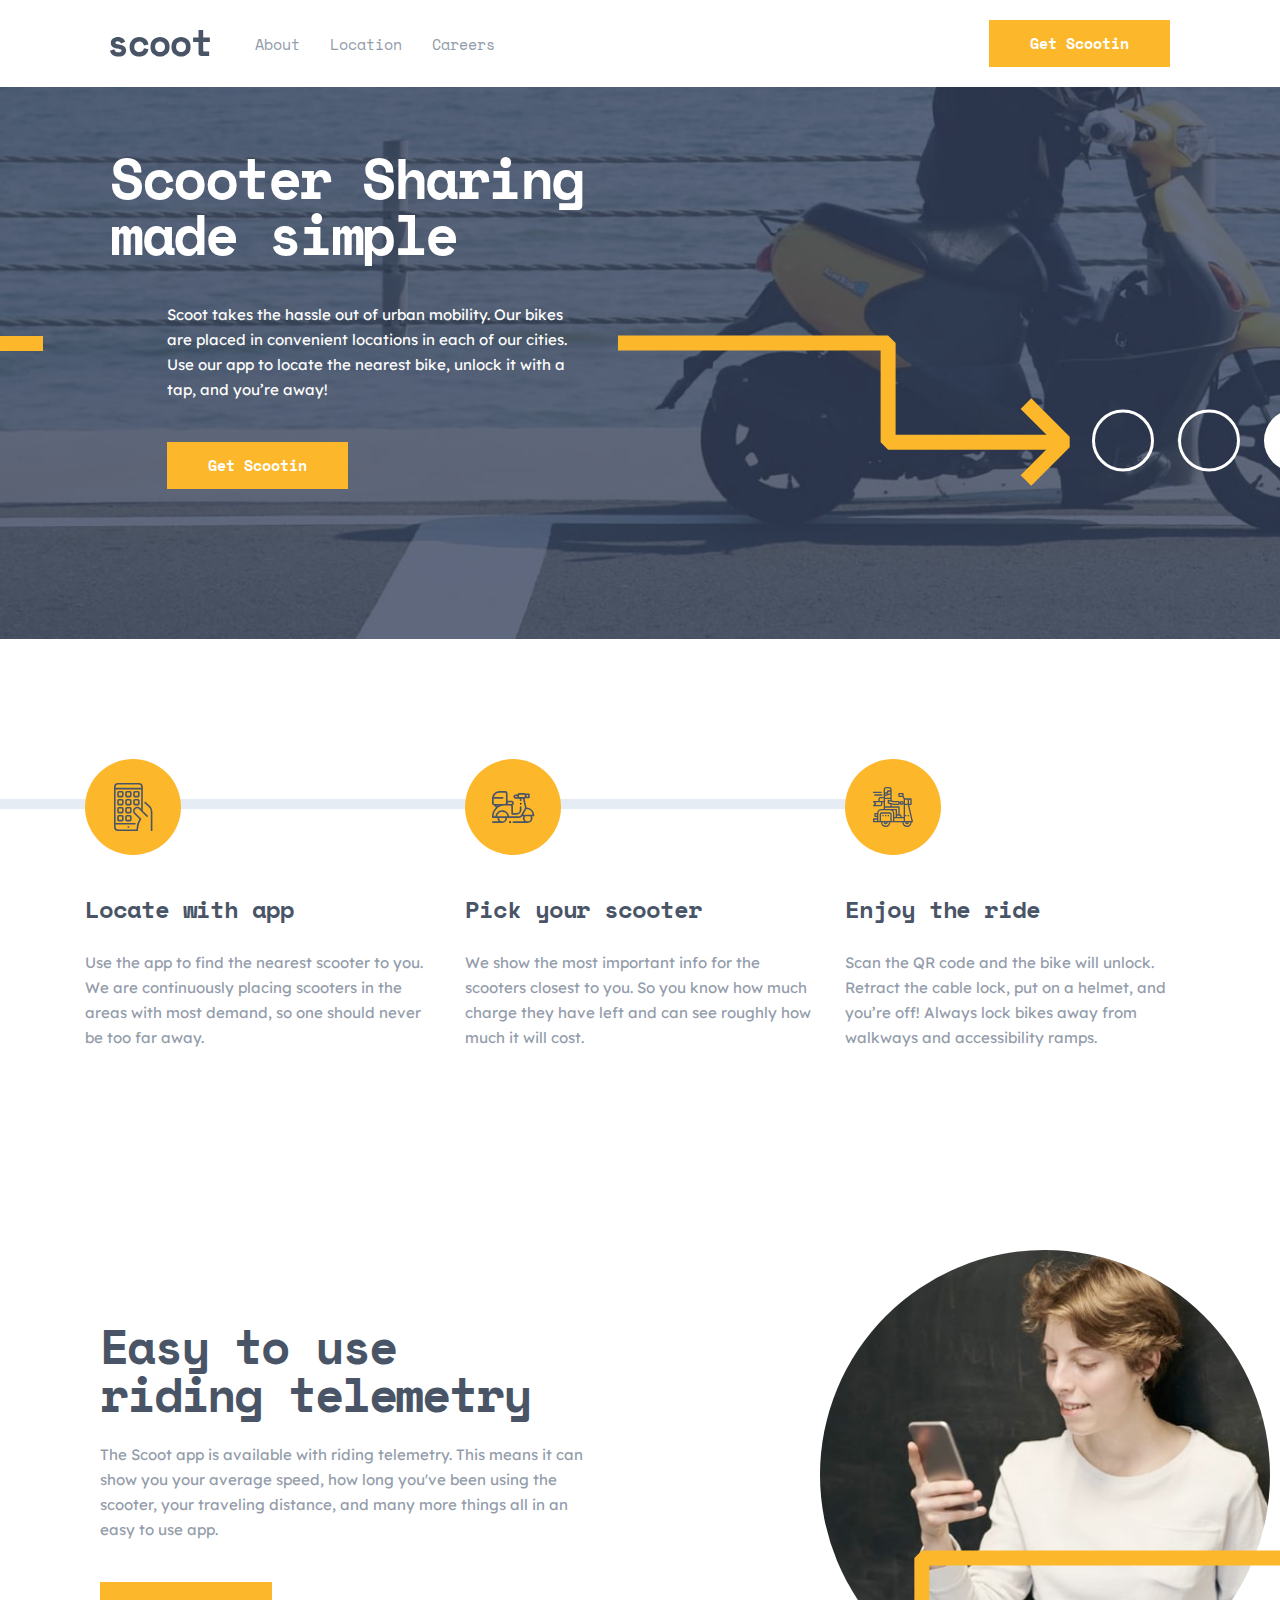
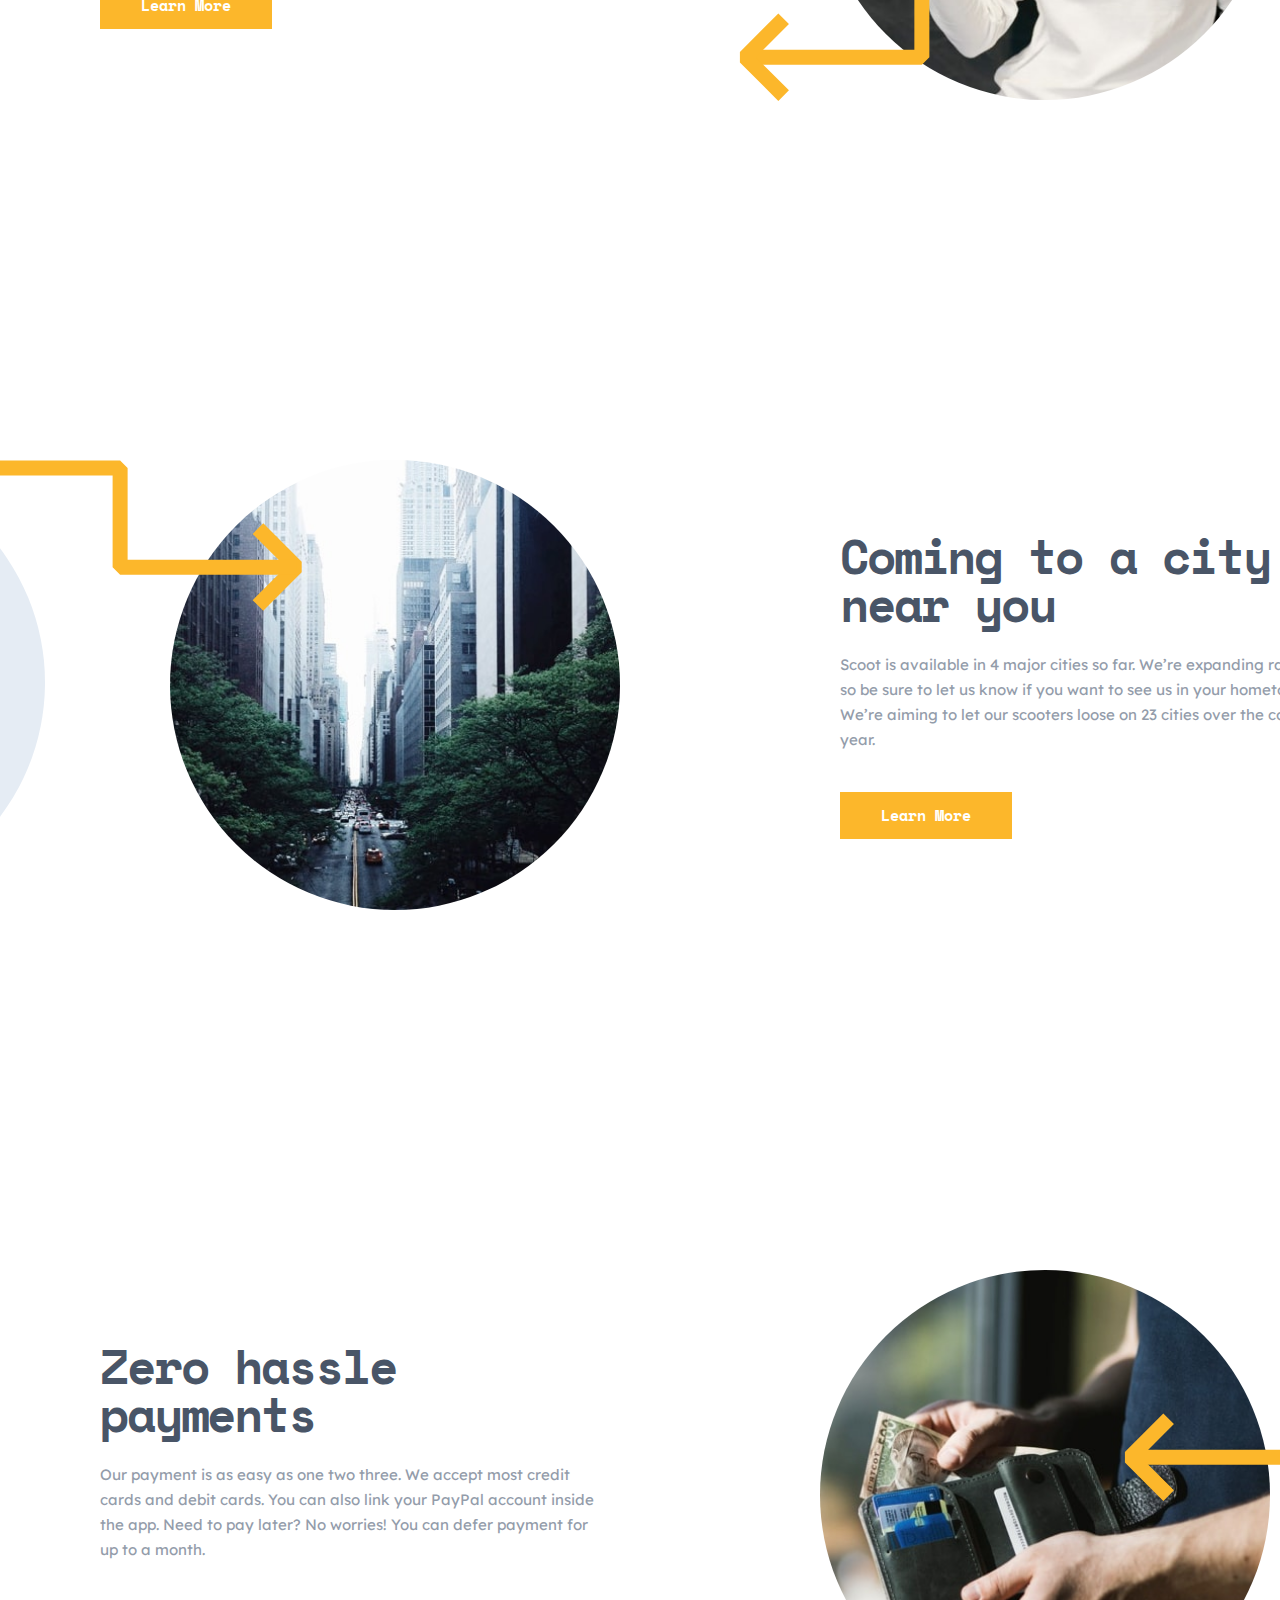
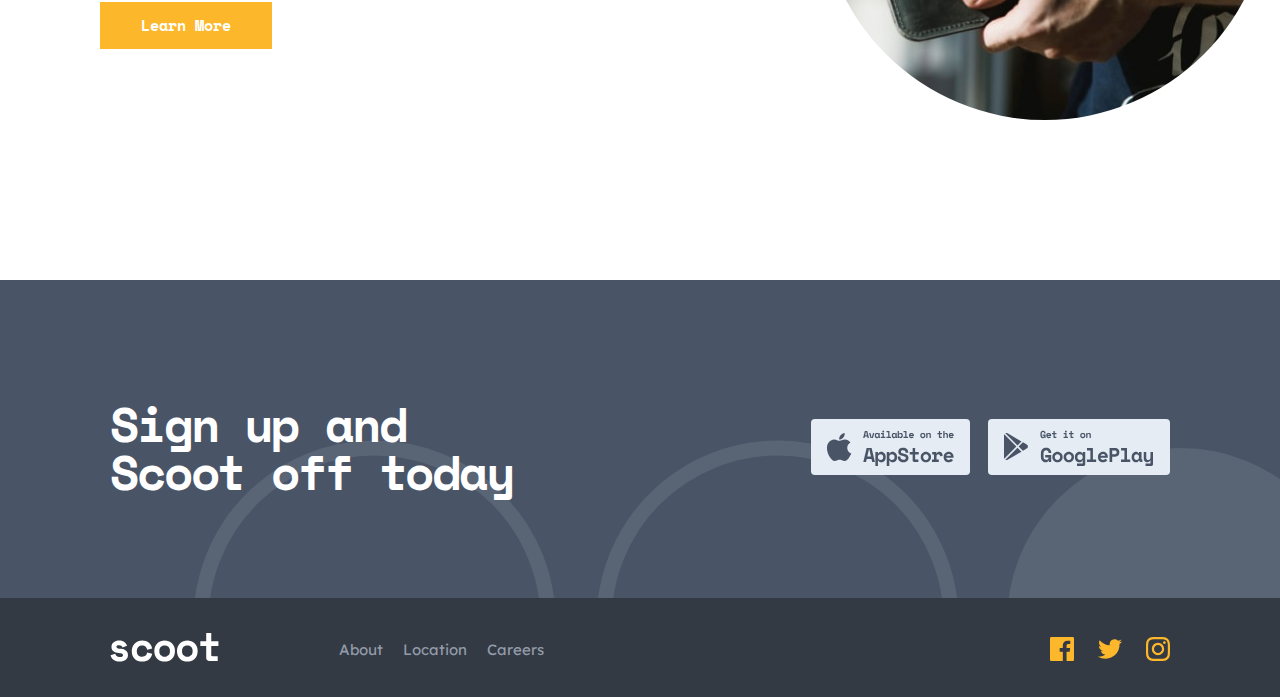
==== commit afc2584d: "petites changements dans cta et nav" ====
--- a/index.html
+++ b/index.html
@@ -11,6 +11,7 @@
     <title>Scoot - Main Page</title>
   </head>
   <body>
+    <div class="modal"></div>
     <!-- NAVIGATION -->
     <nav class="nav container">
       <button type="button" class="nav__hamburger">
@@ -178,7 +179,9 @@
     <footer class="footer">
       <div class="container">
         <div class="footer__links">
-          <img src="./assets/scoot.svg" alt="scoot" />
+          <a href="index.html">
+            <img src="./assets/scoot.svg" alt="scoot" />
+          </a>
           <ul class="footer__list">
             <li><a href="./about.html">About</a></li>
             <li><a href="./locations.html">Location</a></li>
--- a/css/style.css
+++ b/css/style.css
@@ -115,16 +115,6 @@
   z-index: -1;
 }
 
-.overlay-active {
-  position: absolute;
-  top: 0;
-  left: 0;
-  width: 100%;
-  height: 100%;
-  background: rgba(0, 0, 0, 0.5);
-  z-index: 9998;
-}
-
 .nav__logo {
   background: url("../assets/logo.svg") no-repeat center/contain;
   display: inline-block;
@@ -203,7 +193,6 @@
     flex-direction: row;
     justify-content: space-between;
     align-items: center;
-    margin-left: 4rem;
   }
   .nav__links li:not(:last-child) {
     margin-right: 2rem;
@@ -219,6 +208,9 @@
 @media screen and (min-width: 1px) and (max-width: 765px) {
   .nav .nav__btn {
     display: none;
+  }
+  .nav__logo {
+    margin: 0 auto 0 calc(38% - 2rem);
   }
   ul {
     margin-left: -13.5rem;
@@ -670,7 +662,7 @@
 /* ----------------------- */
 .cta {
   background: url("../assets/patterns/semi-circles.svg") no-repeat;
-  background-position: 150% 100%;
+  background-position: 160% 100%;
   background-color: #495567;
   background-attachment: absolute;
   padding-bottom: 10.2rem;
